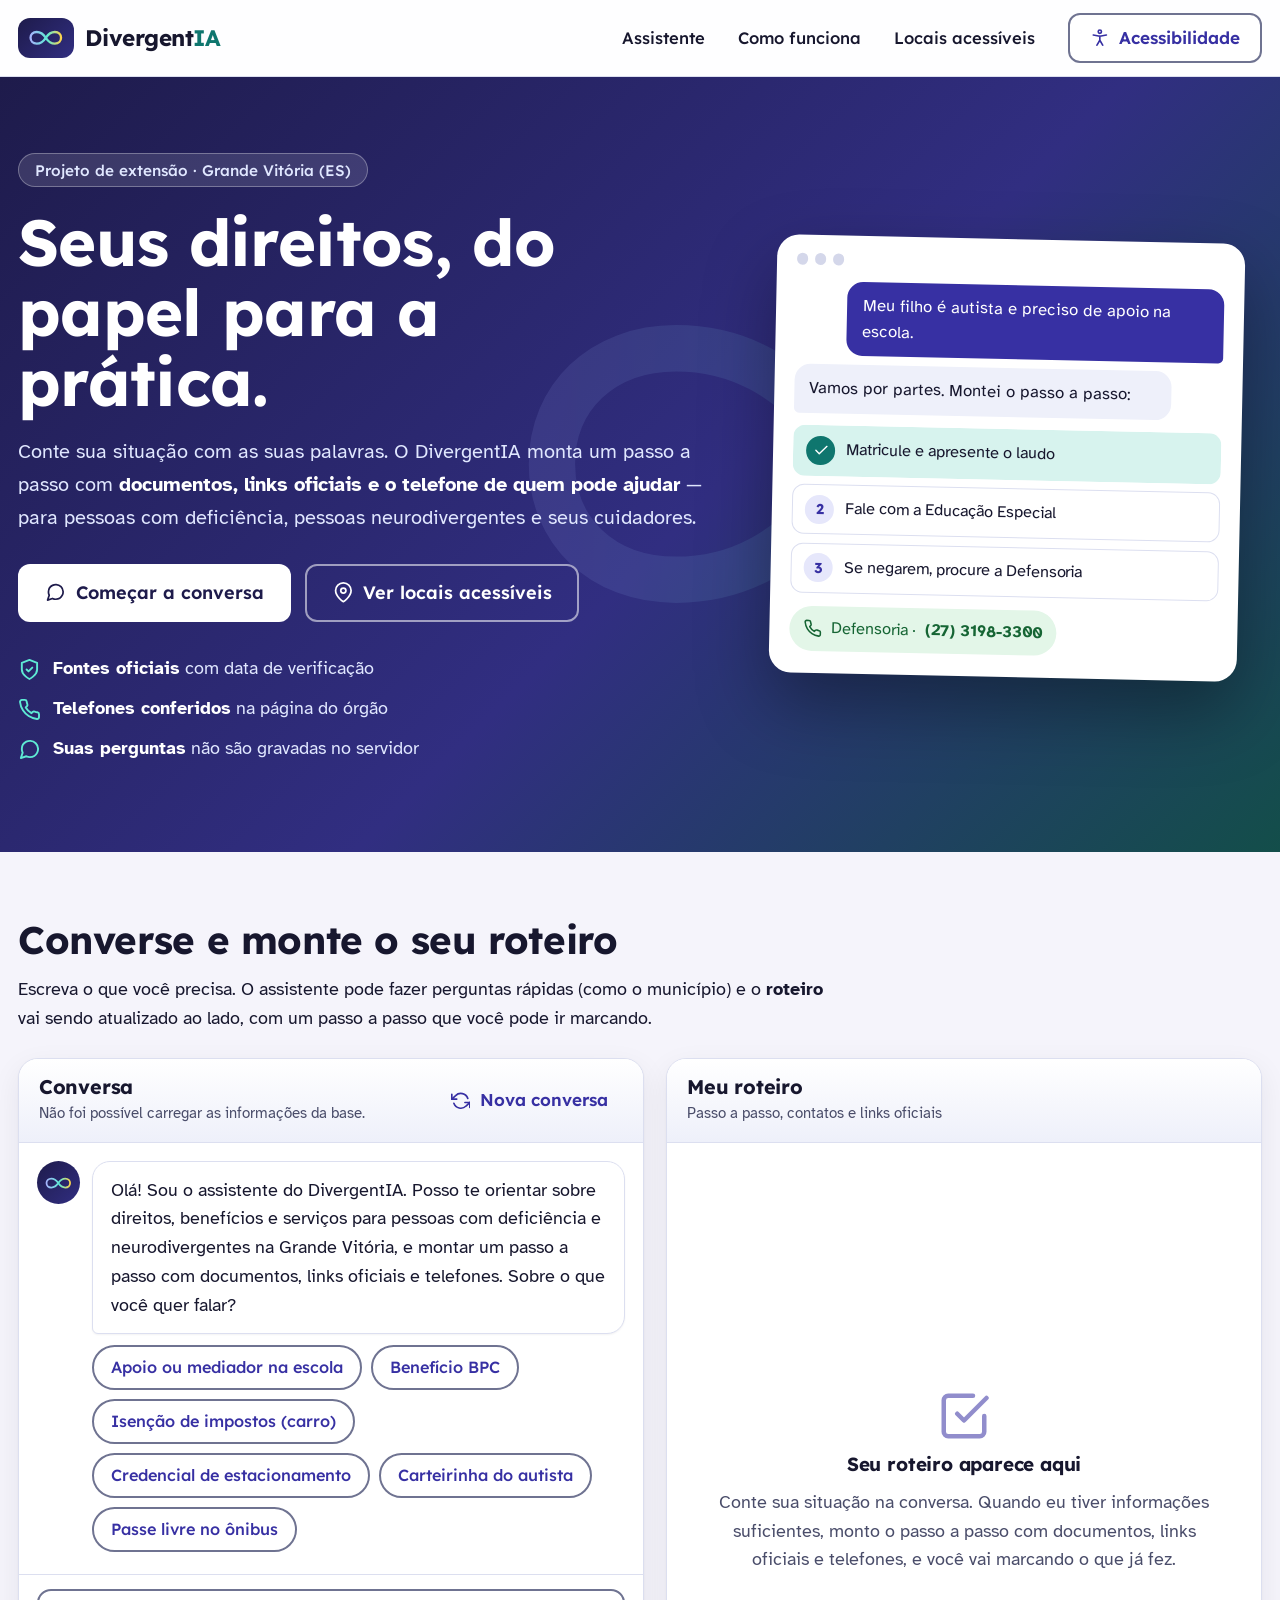
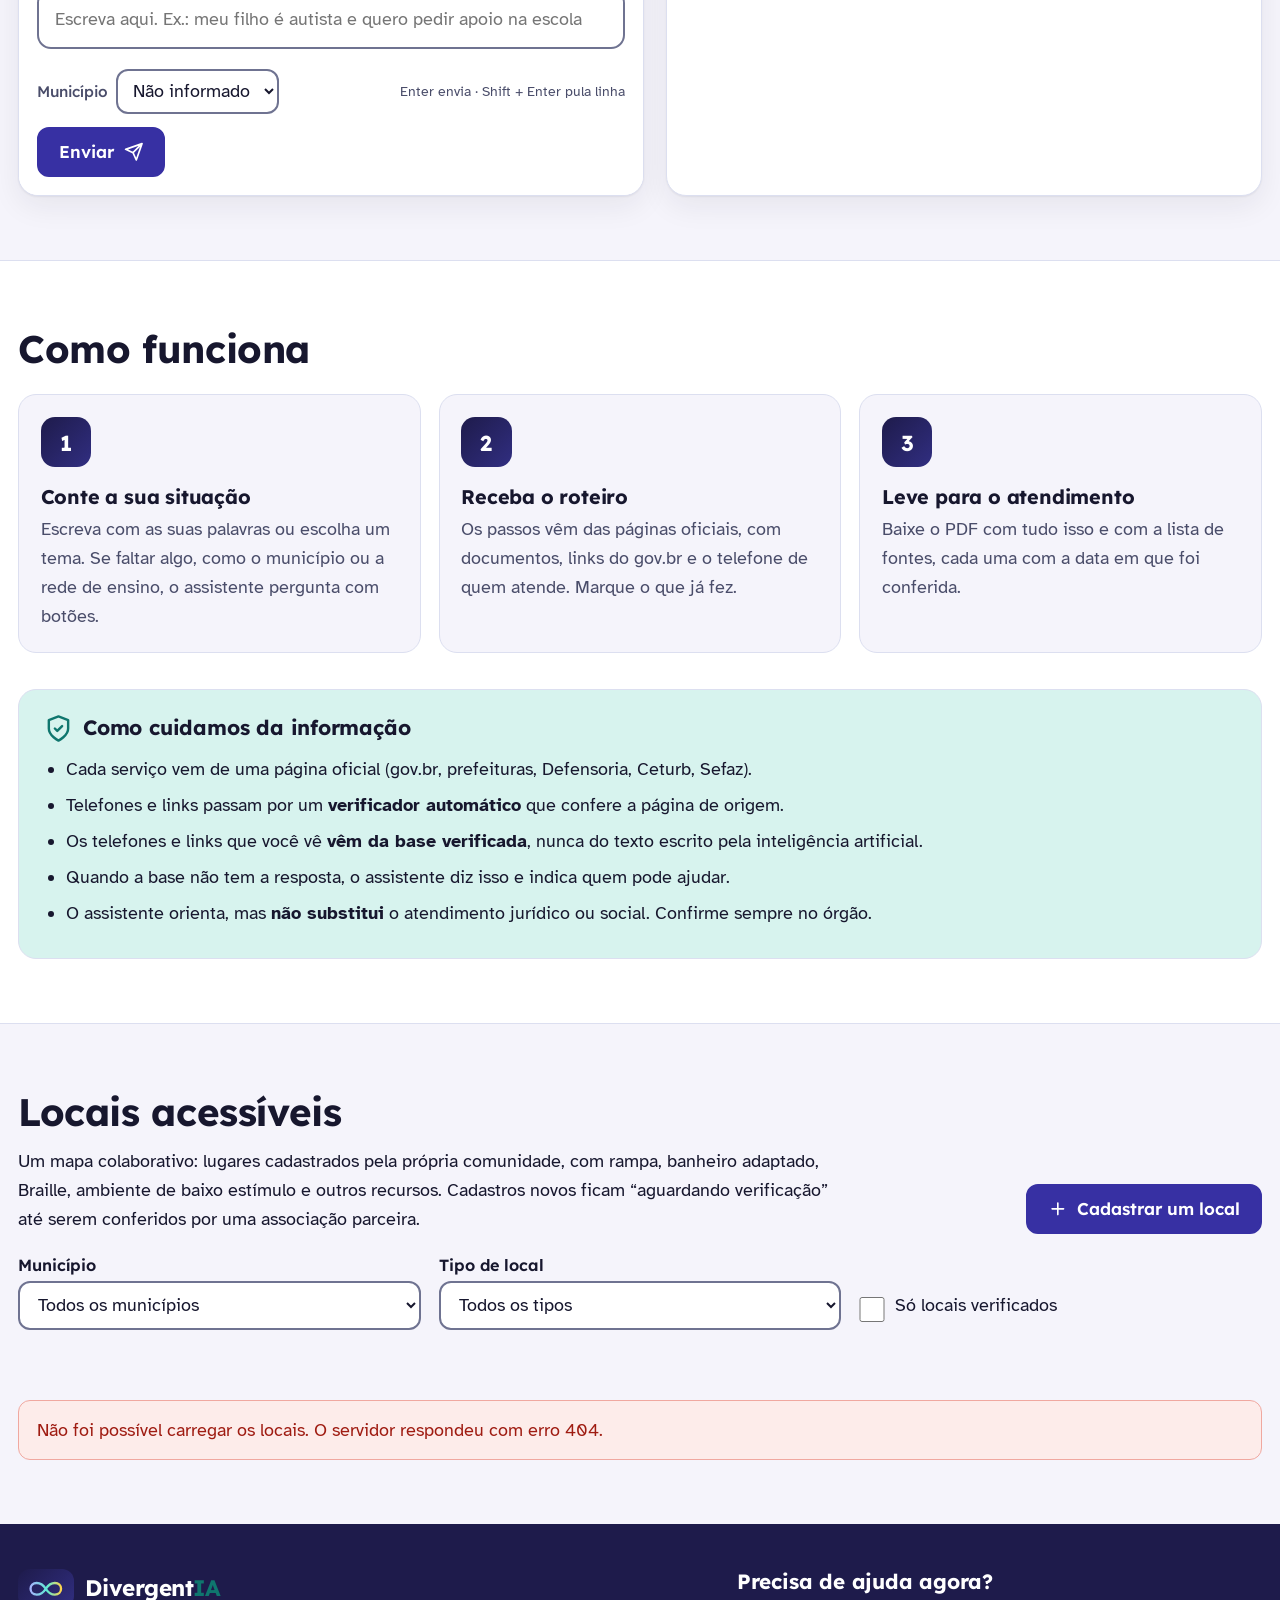
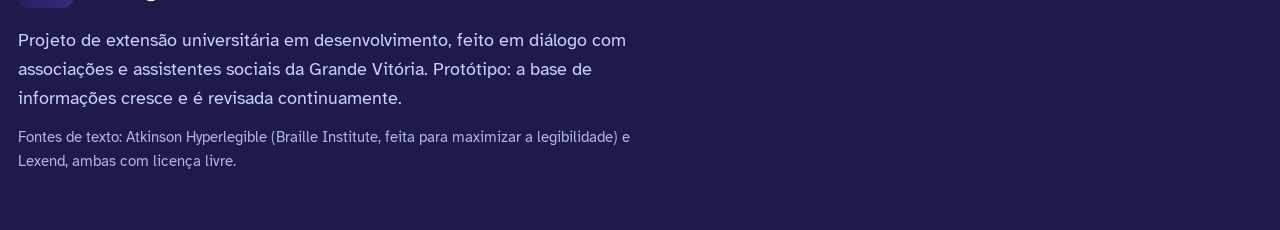
==== frontend/index.html @ ce621ba6 "Adiciona frontend acessível e amplia base de conhecimento do chat - Frontend web acessível (chat + p" ====
<!DOCTYPE html>
<html lang="pt-BR">
<head>
  <meta charset="utf-8">
  <meta name="viewport" content="width=device-width, initial-scale=1">
  <title>DivergentIA – seus direitos, do papel para a prática</title>
  <meta name="description" content="Assistente que monta um passo a passo com documentos, links oficiais e telefones para pessoas com deficiência, pessoas neurodivergentes e cuidadores na Grande Vitória (ES).">
  <meta name="theme-color" content="#1e1b4b">
  <link rel="icon" href="data:image/svg+xml,%3Csvg xmlns='http://www.w3.org/2000/svg' viewBox='0 0 48 24'%3E%3Crect width='48' height='24' rx='6' fill='%231e1b4b'/%3E%3Cpath d='M24 12C20 6 16 5 13 5 8.500 5 5.500 8 5.500 12S8.500 19 13 19C16 19 20 18 24 12 28 6 32 5 35 5 39.500 5 42.500 8 42.500 12S39.500 19 35 19C32 19 28 18 24 12Z' fill='none' stroke='%232dd4bf' stroke-width='2.600' stroke-linejoin='round'/%3E%3C/svg%3E">
  <link rel="preload" href="fonts/lexend-var.woff2" as="font" type="font/woff2" crossorigin>
  <link rel="preload" href="fonts/atkinson-400.woff2" as="font" type="font/woff2" crossorigin>
  <link rel="stylesheet" href="style.css">
  <script src="app.js" defer></script>
</head>
<body>
  <!-- Ícones (sprite): usados com <use href="#i-nome"> -->
  <svg width="0" height="0" style="position:absolute" aria-hidden="true" focusable="false">
    <defs>
      <linearGradient id="grad-infinito" x1="0" y1="0" x2="1" y2="0">
        <stop offset="0" stop-color="#a5b4fc"/><stop offset="0.55" stop-color="#5eead4"/><stop offset="1" stop-color="#fcd34d"/>
      </linearGradient>
    </defs>
    <symbol id="i-infinito" viewBox="0 0 48 24"><path d="M24 12C20 6 16 5 13 5 8.5 5 5.5 8 5.5 12S8.5 19 13 19C16 19 20 18 24 12 28 6 32 5 35 5 39.5 5 42.5 8 42.5 12S39.5 19 35 19C32 19 28 18 24 12Z" fill="none" stroke="url(#grad-infinito)" stroke-width="2.8" stroke-linejoin="round" stroke-linecap="round"/></symbol>
    <symbol id="i-fone" viewBox="0 0 24 24"><path d="M22 16.92v3a2 2 0 0 1-2.18 2 19.79 19.79 0 0 1-8.63-3.07 19.5 19.5 0 0 1-6-6 19.79 19.79 0 0 1-3.07-8.67A2 2 0 0 1 4.11 2h3a2 2 0 0 1 2 1.72 12.84 12.84 0 0 0 .7 2.81 2 2 0 0 1-.45 2.11L8.09 9.91a16 16 0 0 0 6 6l1.27-1.27a2 2 0 0 1 2.11-.45 12.84 12.84 0 0 0 2.81.7A2 2 0 0 1 22 16.92z"/></symbol>
    <symbol id="i-externo" viewBox="0 0 24 24"><path d="M18 13v6a2 2 0 0 1-2 2H5a2 2 0 0 1-2-2V8a2 2 0 0 1 2-2h6M15 3h6v6M10 14 21 3"/></symbol>
    <symbol id="i-arquivo" viewBox="0 0 24 24"><path d="M14 2H6a2 2 0 0 0-2 2v16a2 2 0 0 0 2 2h12a2 2 0 0 0 2-2V8zM14 2v6h6M16 13H8M16 17H8M10 9H8"/></symbol>
    <symbol id="i-pino" viewBox="0 0 24 24"><path d="M21 10c0 7-9 13-9 13S3 17 3 10a9 9 0 0 1 18 0z"/><circle cx="12" cy="10" r="3"/></symbol>
    <symbol id="i-chat" viewBox="0 0 24 24"><path d="M21 11.5a8.38 8.38 0 0 1-.9 3.8 8.5 8.5 0 0 1-7.6 4.7 8.38 8.38 0 0 1-3.8-.9L3 21l1.9-5.7a8.38 8.38 0 0 1-.9-3.8 8.5 8.5 0 0 1 4.7-7.6 8.38 8.38 0 0 1 3.8-.9h.5a8.48 8.48 0 0 1 8 8v.5z"/></symbol>
    <symbol id="i-escudo" viewBox="0 0 24 24"><path d="M12 22s8-4 8-10V5l-8-3-8 3v7c0 6 8 10 8 10z"/><path d="m9 12 2 2 4-4"/></symbol>
    <symbol id="i-enviar" viewBox="0 0 24 24"><path d="M22 2 11 13M22 2l-7 20-4-9-9-4 20-7z"/></symbol>
    <symbol id="i-ok" viewBox="0 0 24 24"><path d="M20 6 9 17l-5-5"/></symbol>
    <symbol id="i-alerta" viewBox="0 0 24 24"><path d="M10.29 3.86 1.82 18a2 2 0 0 0 1.71 3h16.94a2 2 0 0 0 1.71-3L13.71 3.86a2 2 0 0 0-3.42 0zM12 9v4M12 17h.01"/></symbol>
    <symbol id="i-info" viewBox="0 0 24 24"><circle cx="12" cy="12" r="10"/><path d="M12 16v-4M12 8h.01"/></symbol>
    <symbol id="i-relogio" viewBox="0 0 24 24"><circle cx="12" cy="12" r="10"/><path d="M12 6v6l4 2"/></symbol>
    <symbol id="i-email" viewBox="0 0 24 24"><path d="M4 4h16a2 2 0 0 1 2 2v12a2 2 0 0 1-2 2H4a2 2 0 0 1-2-2V6a2 2 0 0 1 2-2zM22 6l-10 7L2 6"/></symbol>
    <symbol id="i-globo" viewBox="0 0 24 24"><circle cx="12" cy="12" r="10"/><path d="M2 12h20M12 2a15.3 15.3 0 0 1 4 10 15.3 15.3 0 0 1-4 10 15.3 15.3 0 0 1-4-10 15.3 15.3 0 0 1 4-10z"/></symbol>
    <symbol id="i-seta-baixo" viewBox="0 0 24 24"><path d="m6 9 6 6 6-6"/></symbol>
    <symbol id="i-fechar" viewBox="0 0 24 24"><path d="M18 6 6 18M6 6l12 12"/></symbol>
    <symbol id="i-mais" viewBox="0 0 24 24"><path d="M12 5v14M5 12h14"/></symbol>
    <symbol id="i-recomecar" viewBox="0 0 24 24"><path d="M1 4v6h6M23 20v-6h-6"/><path d="M20.49 9A9 9 0 0 0 5.64 5.64L1 10m22 4-4.64 4.36A9 9 0 0 1 3.51 15"/></symbol>
    <symbol id="i-livro" viewBox="0 0 24 24"><path d="M2 3h6a4 4 0 0 1 4 4v14a3 3 0 0 0-3-3H2zM22 3h-6a4 4 0 0 0-4 4v14a3 3 0 0 1 3-3h7z"/></symbol>
    <symbol id="i-balanca" viewBox="0 0 24 24"><path d="M12 3v18M6 7h12M6 7l-3 7a3 3 0 0 0 6 0zM18 7l-3 7a3 3 0 0 0 6 0zM8 21h8"/></symbol>
    <symbol id="i-lista" viewBox="0 0 24 24"><path d="m9 11 3 3L22 4"/><path d="M21 12v7a2 2 0 0 1-2 2H5a2 2 0 0 1-2-2V5a2 2 0 0 1 2-2h11"/></symbol>
    <symbol id="i-acesso" viewBox="0 0 24 24"><circle cx="12" cy="4.5" r="2"/><path d="m4 8.5 8 1.5 8-1.5M12 10v5M8.5 21l3.5-6 3.5 6"/></symbol>
    <symbol id="i-ajuda" viewBox="0 0 24 24"><circle cx="12" cy="12" r="10"/><path d="M9.09 9a3 3 0 0 1 5.83 1c0 2-3 3-3 3M12 17h.01"/></symbol>
    <symbol id="i-imprimir" viewBox="0 0 24 24"><path d="M6 9V2h12v7M6 18H4a2 2 0 0 1-2-2v-5a2 2 0 0 1 2-2h16a2 2 0 0 1 2 2v5a2 2 0 0 1-2 2h-2M6 14h12v8H6z"/></symbol>
  </svg>

  <a class="pular" href="#assistente">Pular para o assistente</a>

  <header class="topo" id="topo">
    <div class="container topo__linha">
      <a class="logo" href="#topo" aria-label="DivergentIA, início">
        <span class="logo__marca" aria-hidden="true"><svg class="logo__icone"><use href="#i-infinito"/></svg></span>
        <span class="logo__nome">Divergent<span>IA</span></span>
      </a>
      <nav class="topo__nav" aria-label="Seções da página">
        <a href="#assistente">Assistente</a>
        <a href="#como-funciona">Como funciona</a>
        <a href="#locais">Locais acessíveis</a>
      </nav>
      <div class="a11y">
        <button type="button" id="btn-a11y" class="btn btn--suave" aria-expanded="false" aria-controls="menu-a11y">
          <svg class="icone" aria-hidden="true"><use href="#i-acesso"/></svg>
          <span>Acessibilidade</span>
        </button>
        <div id="menu-a11y" class="a11y__menu" role="group" aria-labelledby="titulo-a11y" hidden>
          <p id="titulo-a11y" class="a11y__titulo">Ajustes de leitura</p>
          <div class="a11y__linha">
            <span id="rotulo-tamanho">Tamanho do texto</span>
            <div class="a11y__tamanho">
              <button type="button" id="a11y-menos" class="btn btn--icone" aria-label="Diminuir o texto">A−</button>
              <output id="a11y-tamanho" for="a11y-menos a11y-mais" aria-live="polite">112%</output>
              <button type="button" id="a11y-mais" class="btn btn--icone" aria-label="Aumentar o texto">A+</button>
            </div>
          </div>
          <div class="a11y__linha"><span id="rot-contraste">Alto contraste</span><button type="button" class="chave" id="sw-contraste" role="switch" aria-checked="false" aria-labelledby="rot-contraste"><span></span></button></div>
          <div class="a11y__linha"><span id="rot-espaco">Mais espaço entre linhas e letras</span><button type="button" class="chave" id="sw-espaco" role="switch" aria-checked="false" aria-labelledby="rot-espaco"><span></span></button></div>
          <div class="a11y__linha"><span id="rot-calmo">Modo calmo <small>(sem animações e sem enfeites)</small></span><button type="button" class="chave" id="sw-calmo" role="switch" aria-checked="false" aria-labelledby="rot-calmo"><span></span></button></div>
          <button type="button" id="a11y-reset" class="btn btn--texto">Restaurar padrão</button>
        </div>
      </div>
    </div>
  </header>

  <main id="conteudo">
    <!-- ======================= HERO ======================= -->
    <section class="hero" aria-labelledby="titulo-hero">
      <div class="hero__fundo" aria-hidden="true"><svg class="hero__infinito"><use href="#i-infinito"/></svg></div>
      <div class="container hero__grade">
        <div class="hero__texto">
          <p class="etiqueta">Projeto de extensão · Grande Vitória (ES)</p>
          <h1 id="titulo-hero">Seus direitos, do papel para a prática.</h1>
          <p class="hero__lead">Conte sua situação com as suas palavras. O DivergentIA monta um passo a passo com <strong>documentos, links oficiais e o telefone de quem pode ajudar</strong> — para pessoas com deficiência, pessoas neurodivergentes e seus cuidadores.</p>
          <div class="hero__acoes">
            <a class="btn btn--claro btn--grande" href="#assistente"><svg class="icone" aria-hidden="true"><use href="#i-chat"/></svg>Começar a conversa</a>
            <a class="btn btn--fantasma btn--grande" href="#locais"><svg class="icone" aria-hidden="true"><use href="#i-pino"/></svg>Ver locais acessíveis</a>
          </div>
          <ul class="hero__garantias">
            <li><svg class="icone" aria-hidden="true"><use href="#i-escudo"/></svg><span><strong>Fontes oficiais</strong> com data de verificação</span></li>
            <li><svg class="icone" aria-hidden="true"><use href="#i-fone"/></svg><span><strong>Telefones conferidos</strong> na página do órgão</span></li>
            <li><svg class="icone" aria-hidden="true"><use href="#i-chat"/></svg><span><strong>Suas perguntas</strong> não são gravadas no servidor</span></li>
          </ul>
        </div>
        <div class="hero__vitrine" aria-hidden="true">
          <div class="vitrine">
            <div class="vitrine__barra"><i></i><i></i><i></i></div>
            <div class="vitrine__balao vitrine__balao--eu">Meu filho é autista e preciso de apoio na escola.</div>
            <div class="vitrine__balao vitrine__balao--bot">Vamos por partes. Montei o passo a passo:</div>
            <div class="vitrine__lista">
              <div class="vitrine__item vitrine__item--feito"><b><svg class="icone"><use href="#i-ok"/></svg></b>Matricule e apresente o laudo</div>
              <div class="vitrine__item"><b>2</b>Fale com a Educação Especial</div>
              <div class="vitrine__item"><b>3</b>Se negarem, procure a Defensoria</div>
            </div>
            <div class="vitrine__contato"><svg class="icone"><use href="#i-fone"/></svg>Defensoria · <strong>(27) 3198-3300</strong></div>
          </div>
        </div>
      </div>
    </section>

    <!-- ======================= ASSISTENTE ======================= -->
    <section id="assistente" class="app" aria-labelledby="titulo-assistente">
      <div class="container">
        <div class="app__cabeca">
          <h2 id="titulo-assistente">Converse e monte o seu roteiro</h2>
          <p>Escreva o que você precisa. O assistente pode fazer perguntas rápidas (como o município) e o <strong>roteiro</strong> vai sendo atualizado ao lado, com um passo a passo que você pode ir marcando.</p>
        </div>

        <div class="alternar" role="group" aria-label="O que ver">
          <button type="button" id="ver-conversa" class="btn btn--suave" aria-pressed="true"><svg class="icone" aria-hidden="true"><use href="#i-chat"/></svg>Conversa</button>
          <button type="button" id="ver-roteiro" class="btn btn--suave" aria-pressed="false"><svg class="icone" aria-hidden="true"><use href="#i-lista"/></svg>Meu roteiro<span id="selo-roteiro" class="selo-novo" hidden>novo</span></button>
        </div>

        <div class="app__grade">
          <!-- ---------- CONVERSA ---------- -->
          <section id="painel-conversa" class="painel painel--conversa" aria-labelledby="titulo-conversa">
            <header class="painel__cabeca">
              <div>
                <h3 id="titulo-conversa">Conversa</h3>
                <p id="info-base" class="painel__sub">Carregando informações da base…</p>
              </div>
              <button type="button" id="btn-nova" class="btn btn--texto"><svg class="icone" aria-hidden="true"><use href="#i-recomecar"/></svg><span>Nova conversa</span></button>
            </header>

            <div id="conversa" class="conversa" role="log" aria-live="polite" aria-relevant="additions" aria-label="Mensagens da conversa" tabindex="0"></div>

            <form id="form-chat" class="compositor" aria-label="Enviar mensagem">
              <label for="mensagem" class="sr-only">Sua mensagem</label>
              <textarea id="mensagem" name="mensagem" rows="1" maxlength="1500" placeholder="Escreva aqui. Ex.: meu filho é autista e quero pedir apoio na escola" aria-describedby="dica-envio" enterkeyhint="send"></textarea>
              <div class="compositor__barra">
                <div class="compositor__municipio">
                  <label for="municipio">Município</label>
                  <select id="municipio" name="municipio">
                    <option value="">Não informado</option>
                    <option value="Vitória">Vitória</option>
                    <option value="Serra">Serra</option>
                    <option value="Vila Velha">Vila Velha</option>
                  </select>
                </div>
                <p id="dica-envio" class="compositor__dica">Enter envia · Shift + Enter pula linha</p>
                <button type="submit" id="btn-enviar" class="btn btn--primario"><span>Enviar</span><svg class="icone" aria-hidden="true"><use href="#i-enviar"/></svg></button>
              </div>
            </form>
          </section>

          <!-- ---------- ROTEIRO ---------- -->
          <section id="painel-roteiro" class="painel painel--roteiro" aria-labelledby="titulo-roteiro" tabindex="-1">
            <header class="painel__cabeca">
              <div>
                <h3 id="titulo-roteiro">Meu roteiro</h3>
                <p class="painel__sub">Passo a passo, contatos e links oficiais</p>
              </div>
              <div class="painel__acoes">
                <button type="button" id="btn-imprimir" class="btn btn--texto" hidden><svg class="icone" aria-hidden="true"><use href="#i-imprimir"/></svg><span>Imprimir</span></button>
                <button type="button" id="btn-pdf" class="btn btn--primario" hidden aria-disabled="false"><svg class="icone" aria-hidden="true"><use href="#i-arquivo"/></svg><span>Baixar PDF</span></button>
              </div>
            </header>
            <p id="status-pdf" class="status" role="status" aria-live="polite"></p>
            <div id="roteiro" class="roteiro"></div>
          </section>
        </div>
        <p id="anuncios" class="sr-only" role="status" aria-live="polite"></p>
      </div>
    </section>

    <!-- ======================= COMO FUNCIONA ======================= -->
    <section id="como-funciona" class="secao secao--clara" aria-labelledby="titulo-como">
      <div class="container">
        <h2 id="titulo-como">Como funciona</h2>
        <ol class="passos-home">
          <li><span class="passos-home__num" aria-hidden="true">1</span><div><h3>Conte a sua situação</h3><p>Escreva com as suas palavras ou escolha um tema. Se faltar algo, como o município ou a rede de ensino, o assistente pergunta com botões.</p></div></li>
          <li><span class="passos-home__num" aria-hidden="true">2</span><div><h3>Receba o roteiro</h3><p>Os passos vêm das páginas oficiais, com documentos, links do gov.br e o telefone de quem atende. Marque o que já fez.</p></div></li>
          <li><span class="passos-home__num" aria-hidden="true">3</span><div><h3>Leve para o atendimento</h3><p>Baixe o PDF com tudo isso e com a lista de fontes, cada uma com a data em que foi conferida.</p></div></li>
        </ol>
        <div class="confianca">
          <h3><svg class="icone" aria-hidden="true"><use href="#i-escudo"/></svg>Como cuidamos da informação</h3>
          <ul>
            <li>Cada serviço vem de uma página oficial (gov.br, prefeituras, Defensoria, Ceturb, Sefaz).</li>
            <li>Telefones e links passam por um <strong>verificador automático</strong> que confere a página de origem.</li>
            <li>Os telefones e links que você vê <strong>vêm da base verificada</strong>, nunca do texto escrito pela inteligência artificial.</li>
            <li>Quando a base não tem a resposta, o assistente diz isso e indica quem pode ajudar.</li>
            <li>O assistente orienta, mas <strong>não substitui</strong> o atendimento jurídico ou social. Confirme sempre no órgão.</li>
          </ul>
        </div>
      </div>
    </section>

    <!-- ======================= LOCAIS ======================= -->
    <section id="locais" class="secao" aria-labelledby="titulo-locais">
      <div class="container">
        <div class="secao__cabeca">
          <div>
            <h2 id="titulo-locais">Locais acessíveis</h2>
            <p>Um mapa colaborativo: lugares cadastrados pela própria comunidade, com rampa, banheiro adaptado, Braille, ambiente de baixo estímulo e outros recursos. Cadastros novos ficam “aguardando verificação” até serem conferidos por uma associação parceira.</p>
          </div>
          <button type="button" id="btn-cadastrar" class="btn btn--primario"><svg class="icone" aria-hidden="true"><use href="#i-mais"/></svg>Cadastrar um local</button>
        </div>

        <form id="filtros-locais" class="filtros" aria-label="Filtrar locais">
          <div class="campo"><label for="f-municipio">Município</label><select id="f-municipio"></select></div>
          <div class="campo"><label for="f-tipo">Tipo de local</label><select id="f-tipo"></select></div>
          <div class="check check--filtro"><input type="checkbox" id="f-verificados"><label for="f-verificados">Só locais verificados</label></div>
        </form>
        <p id="status-locais" class="status" role="status" aria-live="polite"></p>
        <ul id="lista-locais" class="cards" aria-label="Lista de locais acessíveis"></ul>
      </div>
    </section>
  </main>

  <footer class="rodape">
    <div class="container rodape__grade">
      <div>
        <a class="logo logo--rodape" href="#topo" aria-label="DivergentIA, início">
          <span class="logo__marca" aria-hidden="true"><svg class="logo__icone"><use href="#i-infinito"/></svg></span>
          <span class="logo__nome">Divergent<span>IA</span></span>
        </a>
        <p>Projeto de extensão universitária em desenvolvimento, feito em diálogo com associações e assistentes sociais da Grande Vitória. Protótipo: a base de informações cresce e é revisada continuamente.</p>
        <p class="rodape__peq">Fontes de texto: Atkinson Hyperlegible (Braille Institute, feita para maximizar a legibilidade) e Lexend, ambas com licença livre.</p>
      </div>
      <div id="ajuda-imediata" class="rodape__ajuda" aria-labelledby="titulo-ajuda">
        <h2 id="titulo-ajuda">Precisa de ajuda agora?</h2>
        <ul id="lista-ajuda"></ul>
      </div>
    </div>
  </footer>

  <!-- Contato em detalhe -->
  <dialog id="dlg-contato" class="dialogo" aria-labelledby="dlg-contato-titulo">
    <div class="dialogo__cabeca"><h2 id="dlg-contato-titulo">Contato</h2><button type="button" class="btn btn--icone" data-fechar aria-label="Fechar"><svg class="icone" aria-hidden="true"><use href="#i-fechar"/></svg></button></div>
    <div id="dlg-contato-corpo" class="dialogo__corpo"></div>
  </dialog>

  <!-- Cadastro de local -->
  <dialog id="dlg-local" class="dialogo" aria-labelledby="dlg-local-titulo">
    <div class="dialogo__cabeca"><h2 id="dlg-local-titulo">Cadastrar um local acessível</h2><button type="button" class="btn btn--icone" data-fechar aria-label="Fechar"><svg class="icone" aria-hidden="true"><use href="#i-fechar"/></svg></button></div>
    <form id="form-local" class="dialogo__corpo">
      <div class="campo"><label for="l-nome">Nome do local</label><input type="text" id="l-nome" name="nome" required maxlength="120" autocomplete="off"></div>
      <div class="campo"><label for="l-endereco">Endereço</label><input type="text" id="l-endereco" name="endereco" required maxlength="200" autocomplete="off"></div>
      <div class="linha">
        <div class="campo"><label for="l-municipio">Município</label><select id="l-municipio" name="municipio" required></select></div>
        <div class="campo"><label for="l-tipo">Tipo de local</label><select id="l-tipo" name="tipo" required></select></div>
      </div>
      <fieldset id="l-recursos"><legend>Recursos de acessibilidade que você encontrou</legend></fieldset>
      <div class="campo"><label for="l-obs">Observações (opcional)</label><p class="dica" id="dica-obs">Por exemplo: “rampa na entrada lateral” ou “ambiente silencioso pela manhã”.</p><textarea id="l-obs" name="observacoes" rows="3" maxlength="500" aria-describedby="dica-obs"></textarea></div>
      <div class="campo"><label for="l-quem">Seu nome ou associação (opcional)</label><input type="text" id="l-quem" name="reportado_por" maxlength="120" autocomplete="off"></div>
      <div class="dialogo__rodape">
        <button type="button" class="btn btn--suave" data-fechar>Cancelar</button>
        <button type="submit" id="btn-salvar-local" class="btn btn--primario">Cadastrar local</button>
      </div>
      <p id="status-cadastro" class="status" role="status" aria-live="polite"></p>
    </form>
  </dialog>

  <noscript><p class="sem-js">O DivergentIA precisa de JavaScript para funcionar. Ative o JavaScript no navegador e recarregue a página.</p></noscript>
</body>
</html>
---- frontend/style.css ----
/* DivergentIA – estilos.
   Princípios: contraste alto (>= 4,5:1 no texto, >= 3:1 nos controles), alvos de toque >= 44 px, foco sempre visível,
   e visual calmo. Nada depende só de cor: estados sempre têm ícone ou texto. */

@font-face { font-family: "Atkinson Hyperlegible"; src: url("fonts/atkinson-400.woff2") format("woff2"); font-weight: 400; font-style: normal; font-display: swap; }
@font-face { font-family: "Atkinson Hyperlegible"; src: url("fonts/atkinson-700.woff2") format("woff2"); font-weight: 700; font-style: normal; font-display: swap; }
@font-face { font-family: "Lexend"; src: url("fonts/lexend-var.woff2") format("woff2"); font-weight: 100 900; font-style: normal; font-display: swap; }

:root {
  --bg: #f5f4fb;
  --superficie: #ffffff;
  --superficie-2: #eef0fa;
  --texto: #17172e;
  --texto-suave: #4a4d6a;
  --borda: #dcdff0;
  --borda-forte: #6f7391;
  --primaria: #3730a3;
  --primaria-2: #2e2785;
  --primaria-suave: #e6e7fb;
  --sobre-primaria: #ffffff;
  --acento: #0f766e;
  --acento-suave: #d7f3ee;
  --aviso: #92400e;
  --aviso-fundo: #fff4dc;
  --aviso-borda: #e9b44c;
  --ok: #166534;
  --ok-fundo: #e3f6e8;
  --ok-borda: #7fd39a;
  --erro: #9f1c12;
  --erro-fundo: #fdecea;
  --erro-borda: #f0a8a0;
  --foco: #1d4ed8;
  --foco-escuro: #ffd166;
  --hero-1: #1e1b4b;
  --hero-2: #312e81;
  --hero-3: #134e4a;
  --raio: 16px;
  --raio-p: 10px;
  --sombra: 0 1px 2px rgba(23, 23, 46, .06), 0 10px 30px rgba(23, 23, 46, .07);
  --fonte-corpo: "Atkinson Hyperlegible", system-ui, -apple-system, "Segoe UI", Roboto, Arial, sans-serif;
  --fonte-titulo: "Lexend", var(--fonte-corpo);
}

/* ---------- Modos escolhidos no menu de acessibilidade ---------- */
html[data-contraste="alto"] {
  --bg: #000; --superficie: #000; --superficie-2: #111; --texto: #fff; --texto-suave: #fff;
  --borda: #fff; --borda-forte: #fff; --primaria: #ffe45c; --primaria-2: #fff3a8; --primaria-suave: #1a1a00;
  --sobre-primaria: #000; --acento: #5eead4; --acento-suave: #062b28;
  --aviso: #fff; --aviso-fundo: #000; --aviso-borda: #ffe45c;
  --ok: #fff; --ok-fundo: #000; --ok-borda: #7cfc98;
  --erro: #fff; --erro-fundo: #000; --erro-borda: #ff8a80;
  --foco: #00e5ff; --foco-escuro: #00e5ff;
  --hero-1: #000; --hero-2: #000; --hero-3: #000;
  --sombra: none;
}
html[data-espaco="1"] body { line-height: 1.95; letter-spacing: .025em; word-spacing: .1em; }
html[data-espaco="1"] p, html[data-espaco="1"] li { margin-bottom: .85em; }

*, *::before, *::after { box-sizing: border-box; }
[hidden] { display: none !important; }
html { font-size: 112.5%; scroll-behavior: smooth; scroll-padding-top: 5rem; }
body {
  margin: 0; background: var(--bg); color: var(--texto);
  font-family: var(--fonte-corpo); line-height: 1.6; -webkit-font-smoothing: antialiased;
}
h1, h2, h3, h4 { font-family: var(--fonte-titulo); line-height: 1.25; margin: 0; letter-spacing: -.01em; }
p { margin: 0 0 .75em; }
a { color: var(--primaria); text-underline-offset: .18em; }
a:hover { color: var(--primaria-2); }
.container { width: min(100% - 2rem, 76rem); margin-inline: auto; }
.icone { width: 1.15em; height: 1.15em; flex: none; fill: none; stroke: currentColor; stroke-width: 2; stroke-linecap: round; stroke-linejoin: round; }
.sr-only { position: absolute; width: 1px; height: 1px; margin: -1px; padding: 0; overflow: hidden; clip: rect(0 0 0 0); white-space: nowrap; border: 0; }

:focus-visible { outline: 3px solid var(--foco); outline-offset: 3px; border-radius: 6px; }
.hero :focus-visible, .rodape :focus-visible { outline-color: var(--foco-escuro); }
#painel-roteiro:focus, #conteudo:focus { outline: none; }

.pular { position: absolute; left: -999px; top: 0; z-index: 200; background: var(--primaria); color: var(--sobre-primaria); padding: .8rem 1.1rem; border-radius: 0 0 var(--raio-p) 0; font-family: var(--fonte-titulo); }
.pular:focus { left: 0; }

/* ---------- Botões ---------- */
.btn {
  display: inline-flex; align-items: center; justify-content: center; gap: .55rem;
  min-height: 2.75rem; padding: .55rem 1.1rem; border-radius: 12px; border: 2px solid transparent;
  font: 600 .95rem/1.2 var(--fonte-titulo); text-decoration: none; cursor: pointer;
  transition: background-color .15s, border-color .15s, transform .15s, box-shadow .15s;
}
.btn--primario { background: var(--primaria); color: var(--sobre-primaria); border-color: var(--primaria); }
.btn--primario:hover { background: var(--primaria-2); border-color: var(--primaria-2); color: var(--sobre-primaria); }
.btn--suave { background: var(--superficie); color: var(--primaria); border-color: var(--borda-forte); }
.btn--suave:hover { background: var(--primaria-suave); }
.btn--suave[aria-pressed="true"] { background: var(--primaria); color: var(--sobre-primaria); border-color: var(--primaria); }
.btn--texto { background: transparent; color: var(--primaria); border-color: transparent; padding-inline: .7rem; }
.btn--texto:hover { background: var(--primaria-suave); }
.btn--icone { min-width: 2.75rem; padding: .4rem; background: var(--superficie); color: var(--primaria); border-color: var(--borda-forte); }
.btn--icone:hover { background: var(--primaria-suave); }
.btn--grande { min-height: 3.25rem; padding-inline: 1.4rem; font-size: 1rem; }
.btn--claro { background: #fff; color: #1e1b4b; }
.btn--claro:hover { background: #e0e7ff; color: #1e1b4b; }
.btn--fantasma { background: transparent; color: #fff; border-color: rgba(255, 255, 255, .55); }
.btn--fantasma:hover { background: rgba(255, 255, 255, .12); color: #fff; }
.btn[aria-disabled="true"] { opacity: .55; cursor: not-allowed; }
.btn:active:not([aria-disabled="true"]) { transform: translateY(1px); }

/* ---------- Topo ---------- */
.topo { position: sticky; top: 0; z-index: 50; background: rgba(255, 255, 255, .88); backdrop-filter: saturate(1.4) blur(10px); border-bottom: 1px solid var(--borda); }
.topo__linha { display: flex; align-items: center; gap: 1rem; min-height: 4.2rem; }
.logo { display: inline-flex; align-items: center; gap: .65rem; text-decoration: none; color: var(--texto); }
.logo__marca { display: grid; place-items: center; width: 3.1rem; height: 2.2rem; border-radius: 12px; background: linear-gradient(135deg, var(--hero-1), var(--hero-2)); }
.logo__icone { width: 2.2rem; height: 1.2rem; }
.logo__nome { font: 700 1.25rem/1 var(--fonte-titulo); letter-spacing: -.02em; }
.logo__nome span { color: var(--acento); }
.topo__nav { display: flex; gap: .25rem; margin-left: auto; }
.topo__nav a { padding: .55rem .8rem; border-radius: 10px; text-decoration: none; color: var(--texto); font: 500 .92rem var(--fonte-titulo); }
.topo__nav a:hover { background: var(--primaria-suave); color: var(--primaria); }
.a11y { position: relative; }
.a11y__menu {
  position: absolute; right: 0; top: calc(100% + .6rem); z-index: 60; width: min(92vw, 22rem);
  background: var(--superficie); border: 1px solid var(--borda-forte); border-radius: var(--raio); box-shadow: 0 20px 50px rgba(23, 23, 46, .25); padding: 1rem;
}
.a11y__titulo { font: 700 1rem var(--fonte-titulo); margin-bottom: .6rem; }
.a11y__linha { display: flex; align-items: center; justify-content: space-between; gap: 1rem; padding: .55rem 0; border-top: 1px solid var(--borda); }
.a11y__linha small { color: var(--texto-suave); }
.a11y__tamanho { display: flex; align-items: center; gap: .4rem; }
.a11y__tamanho output { min-width: 3.2rem; text-align: center; font-weight: 700; }
.chave { position: relative; flex: none; width: 3.2rem; height: 1.9rem; border-radius: 999px; border: 2px solid var(--borda-forte); background: var(--superficie-2); cursor: pointer; padding: 0; }
.chave span { position: absolute; top: 50%; left: .2rem; width: 1.15rem; height: 1.15rem; border-radius: 50%; background: var(--borda-forte); transform: translateY(-50%); transition: left .15s; }
.chave[aria-checked="true"] { background: var(--primaria); border-color: var(--primaria); }
.chave[aria-checked="true"] span { left: 1.5rem; background: var(--sobre-primaria); }

/* ---------- Hero ---------- */
.hero { position: relative; overflow: hidden; color: #fff; padding: clamp(2.5rem, 6vw, 5rem) 0 clamp(3rem, 7vw, 5.5rem); background: linear-gradient(135deg, var(--hero-1) 0%, var(--hero-2) 55%, var(--hero-3) 100%); }
.hero__fundo { position: absolute; inset: 0; pointer-events: none; }
.hero__infinito { position: absolute; right: 2%; top: 50%; width: min(62vw, 52rem); height: auto; aspect-ratio: 2 / 1; transform: translateY(-50%); opacity: .11; }
.hero__grade { position: relative; display: grid; gap: 2.5rem; align-items: center; }
.etiqueta { display: inline-block; margin-bottom: 1.1rem; padding: .35rem .9rem; border-radius: 999px; background: rgba(255, 255, 255, .12); border: 1px solid rgba(255, 255, 255, .3); font: 500 .85rem var(--fonte-titulo); color: #e0e7ff; }
.hero h1 { font-size: clamp(2.1rem, 5.2vw, 3.6rem); font-weight: 700; line-height: 1.08; margin-bottom: 1.1rem; }
.hero__lead { font-size: clamp(1.05rem, 1.6vw, 1.22rem); color: #e0e7ff; max-width: 40rem; margin-bottom: 1.6rem; }
.hero__lead strong { color: #fff; }
.hero__acoes { display: flex; flex-wrap: wrap; gap: .8rem; margin-bottom: 1.8rem; }
.hero__garantias { list-style: none; padding: 0; margin: 0; display: grid; gap: .65rem; }
.hero__garantias li { display: flex; align-items: flex-start; gap: .65rem; color: #e0e7ff; font-size: .98rem; }
.hero__garantias .icone { margin-top: .2rem; color: #5eead4; width: 1.3em; height: 1.3em; }
.hero__garantias strong { color: #fff; }

.vitrine { background: #fff; color: var(--texto); border-radius: 22px; padding: 1rem 1.1rem 1.2rem; box-shadow: 0 30px 70px rgba(0, 0, 0, .35); max-width: 26rem; margin-inline: auto; transform: rotate(1.2deg); }
.vitrine__barra { display: flex; gap: .35rem; margin-bottom: .9rem; }
.vitrine__barra i { width: .65rem; height: .65rem; border-radius: 50%; background: #d4d7ea; }
.vitrine__balao { max-width: 88%; padding: .6rem .85rem; border-radius: 16px; font-size: .92rem; margin-bottom: .5rem; }
.vitrine__balao--eu { margin-left: auto; background: var(--primaria); color: #fff; border-bottom-right-radius: 5px; }
.vitrine__balao--bot { background: var(--superficie-2); border-bottom-left-radius: 5px; }
.vitrine__lista { display: grid; gap: .45rem; margin: .7rem 0; }
.vitrine__item { display: flex; align-items: center; gap: .6rem; padding: .55rem .7rem; border: 1px solid var(--borda); border-radius: 12px; font-size: .9rem; }
.vitrine__item b { display: grid; place-items: center; flex: none; width: 1.6rem; height: 1.6rem; border-radius: 50%; background: var(--primaria-suave); color: var(--primaria); font: 700 .8rem var(--fonte-titulo); }
.vitrine__item--feito { background: var(--acento-suave); border-color: transparent; }
.vitrine__item--feito b { background: var(--acento); color: #fff; }
.vitrine__contato { display: flex; align-items: center; gap: .5rem; padding: .55rem .8rem; border-radius: 999px; background: var(--ok-fundo); color: var(--ok); font-size: .9rem; width: fit-content; }
@media (min-width: 900px) { .hero__grade { grid-template-columns: 1.15fr .85fr; } }

/* ---------- Assistente ---------- */
.app { padding: clamp(2.5rem, 5vw, 4rem) 0; }
.app__cabeca { max-width: 46rem; margin-bottom: 1.4rem; }
.app__cabeca h2, .secao h2 { font-size: clamp(1.6rem, 3vw, 2.2rem); margin-bottom: .6rem; }
.alternar { display: flex; gap: .6rem; margin-bottom: 1rem; }
.alternar .btn { flex: 1; }
.selo-novo { margin-left: .2rem; padding: .05rem .5rem; border-radius: 999px; background: var(--acento); color: #fff; font-size: .72rem; }
.app__grade { display: grid; gap: 1.25rem; }
.painel { display: flex; flex-direction: column; min-height: 26rem; height: min(80dvh, 46rem); background: var(--superficie); border: 1px solid var(--borda); border-radius: 20px; box-shadow: var(--sombra); overflow: hidden; }
.painel__cabeca { display: flex; align-items: center; justify-content: space-between; gap: .75rem; padding: .9rem 1.1rem; border-bottom: 1px solid var(--borda); background: linear-gradient(180deg, var(--superficie), var(--superficie-2)); }
.painel__cabeca h3 { font-size: 1.1rem; }
.painel__sub { margin: .1rem 0 0; font-size: .85rem; color: var(--texto-suave); }
.painel__acoes { display: flex; gap: .5rem; flex-wrap: wrap; justify-content: flex-end; }
@media (min-width: 1000px) {
  .alternar { display: none; }
  .app__grade { grid-template-columns: minmax(0, 1.05fr) minmax(0, 1fr); align-items: start; }
  .painel { height: min(82dvh, 52rem); }
  .painel--roteiro { position: sticky; top: 5.4rem; }
}

/* Conversa */
.conversa { flex: 1; overflow-y: auto; padding: 1rem; display: flex; flex-direction: column; gap: 1rem; scroll-behavior: smooth; }
.msg { display: flex; gap: .65rem; max-width: 100%; animation: entra .22s ease-out; }
@keyframes entra { from { opacity: 0; transform: translateY(6px); } to { opacity: 1; transform: none; } }
.msg__avatar { flex: none; display: grid; place-items: center; width: 2.4rem; height: 2.4rem; border-radius: 50%; background: linear-gradient(135deg, var(--hero-1), var(--hero-2)); }
.msg__avatar svg { width: 1.7rem; height: .9rem; }
.msg__corpo { min-width: 0; max-width: min(92%, 34rem); }
.msg__balao { padding: .75rem 1rem; border-radius: 18px 18px 18px 6px; background: var(--superficie); border: 1px solid var(--borda); box-shadow: 0 1px 2px rgba(23, 23, 46, .05); }
.msg__balao p:last-child { margin-bottom: 0; }
.msg--eu { flex-direction: row-reverse; }
.msg--eu .msg__corpo { max-width: min(86%, 30rem); }
.msg--eu .msg__balao { background: var(--primaria); color: var(--sobre-primaria); border-color: var(--primaria); border-radius: 18px 18px 6px 18px; white-space: pre-wrap; overflow-wrap: anywhere; }
.msg--erro .msg__balao { background: var(--erro-fundo); border-color: var(--erro-borda); color: var(--erro); }
.msg__extra { margin-top: .6rem; display: grid; gap: .6rem; }

.selo-cobertura { display: inline-flex; align-items: center; gap: .4rem; padding: .25rem .7rem; border-radius: 999px; border: 1.5px solid; font: 600 .8rem var(--fonte-titulo); }
.selo-cobertura--completa { background: var(--ok-fundo); border-color: var(--ok-borda); color: var(--ok); }
.selo-cobertura--parcial { background: var(--aviso-fundo); border-color: var(--aviso-borda); color: var(--aviso); }
.selo-cobertura--nenhuma { background: var(--superficie-2); border-color: var(--borda-forte); color: var(--texto); }

.pergunta { padding: .75rem .85rem; border-radius: 14px; background: var(--primaria-suave); border: 1px solid var(--borda); }
.pergunta__texto { font: 600 .95rem var(--fonte-titulo); margin-bottom: .55rem; }
.pergunta__opcoes, .sugestoes { display: flex; flex-wrap: wrap; gap: .5rem; }
.chip { min-height: 2.5rem; padding: .4rem .95rem; border-radius: 999px; border: 2px solid var(--primaria); background: var(--superficie); color: var(--primaria); font: 600 .9rem var(--fonte-titulo); cursor: pointer; transition: background-color .15s; text-align: left; }
.chip:hover:not(:disabled) { background: var(--primaria); color: var(--sobre-primaria); }
.chip:disabled { opacity: .5; cursor: default; }
.chip[aria-pressed="true"] { background: var(--primaria); color: var(--sobre-primaria); opacity: 1; }
.sugestoes .chip { border-color: var(--borda-forte); font-weight: 500; }

.cartao-roteiro { display: flex; align-items: center; gap: .7rem; width: 100%; padding: .7rem .9rem; border-radius: 14px; border: 2px solid var(--acento); background: var(--acento-suave); color: var(--texto); font: 500 .92rem var(--fonte-titulo); cursor: pointer; text-align: left; }
.cartao-roteiro:hover { background: var(--superficie); }
.cartao-roteiro .icone { color: var(--acento); width: 1.4em; height: 1.4em; }
.cartao-roteiro strong { display: block; }
.cartao-roteiro span { color: var(--texto-suave); font-weight: 400; font-size: .85rem; }

.digitando { display: flex; align-items: center; gap: .7rem; padding: .7rem 1rem; border-radius: 18px 18px 18px 6px; background: var(--superficie); border: 1px solid var(--borda); }
.digitando__pontos { display: inline-flex; gap: .25rem; }
.digitando__pontos i { width: .5rem; height: .5rem; border-radius: 50%; background: var(--primaria); opacity: .35; animation: pulsa 1.2s infinite; }
.digitando__pontos i:nth-child(2) { animation-delay: .2s; }
.digitando__pontos i:nth-child(3) { animation-delay: .4s; }
@keyframes pulsa { 0%, 80%, 100% { opacity: .3; transform: scale(.85); } 40% { opacity: 1; transform: scale(1.1); } }
.digitando__texto { font-size: .92rem; color: var(--texto-suave); }

/* Compositor */
.compositor { padding: .8rem 1rem 1rem; border-top: 1px solid var(--borda); background: var(--superficie); }
.compositor textarea { width: 100%; min-height: 3.1rem; max-height: 9rem; resize: none; padding: .75rem .9rem; border: 2px solid var(--borda-forte); border-radius: 14px; font: inherit; color: var(--texto); background: var(--superficie); }
.compositor__barra { display: flex; align-items: center; gap: .75rem; margin-top: .6rem; flex-wrap: wrap; }
.compositor__municipio { display: flex; align-items: center; gap: .45rem; }
.compositor__municipio label { font: 500 .85rem var(--fonte-titulo); color: var(--texto-suave); margin: 0; }
.compositor__municipio select { min-height: 2.5rem; padding: .3rem .6rem; }
.compositor__dica { margin: 0; margin-left: auto; font-size: .8rem; color: var(--texto-suave); }
@media (max-width: 560px) { .compositor__dica { display: none; } .compositor__barra { justify-content: space-between; } }

/* Roteiro */
.roteiro { flex: 1; overflow-y: auto; padding: 1rem 1.1rem 1.5rem; }
.roteiro__vazio { display: flex; flex-direction: column; align-items: center; justify-content: center; text-align: center; gap: .6rem; height: 100%; min-height: 18rem; padding: 2rem 1rem; color: var(--texto-suave); }
.roteiro__vazio p { max-width: 28rem; margin: 0; }
.roteiro__vazio .icone { width: 3rem; height: 3rem; color: var(--primaria); opacity: .55; }
.roteiro__vazio h4 { color: var(--texto); font-size: 1.05rem; }
.roteiro__titulo { font-size: 1.35rem; margin-bottom: .35rem; }
.roteiro__resumo { color: var(--texto-suave); }
.progresso { margin: .9rem 0 1.1rem; }
.progresso__texto { display: flex; justify-content: space-between; font: 500 .85rem var(--fonte-titulo); margin-bottom: .35rem; }
.progresso__trilho { height: .6rem; border-radius: 999px; background: var(--superficie-2); border: 1px solid var(--borda); overflow: hidden; }
.progresso__barra { height: 100%; width: 0; background: linear-gradient(90deg, var(--primaria), var(--acento)); transition: width .3s; }

.aviso, .atencao { display: flex; gap: .6rem; align-items: flex-start; padding: .65rem .85rem; border-radius: 12px; background: var(--aviso-fundo); border: 1.5px solid var(--aviso-borda); color: var(--aviso); font-size: .92rem; }
.aviso { margin-bottom: 1rem; }
.aviso .icone, .atencao .icone { margin-top: .15rem; }
html[data-contraste="alto"] .aviso, html[data-contraste="alto"] .atencao { color: #fff; }
.atencao { margin-top: .6rem; }

.secao-roteiro { margin-top: 1.5rem; }
.secao-roteiro > h4 { display: flex; align-items: center; gap: .5rem; font-size: 1.02rem; margin-bottom: .7rem; }
.secao-roteiro > h4 .icone { color: var(--primaria); }

.grupos { display: grid; gap: 1.3rem; }
.grupo__titulo { display: flex; align-items: center; gap: .5rem; margin: 0 0 .6rem; padding-bottom: .4rem; border-bottom: 2px solid var(--primaria-suave); font: 700 .95rem var(--fonte-titulo); color: var(--primaria); }
.passos { list-style: none; padding: 0; margin: 0; display: grid; gap: .8rem; }
.passo { display: grid; grid-template-columns: auto 1fr; gap: .85rem; padding: .9rem 1rem; border: 1.5px solid var(--borda); border-radius: 16px; background: var(--superficie); transition: background-color .2s, border-color .2s; }
.passo--feito { background: var(--acento-suave); border-color: transparent; }
.passo__num { display: grid; place-items: center; width: 2.2rem; height: 2.2rem; border-radius: 50%; background: var(--primaria); color: var(--sobre-primaria); font: 700 .95rem var(--fonte-titulo); }
.passo--feito .passo__num { background: var(--acento); color: #fff; }
.passo__corpo { min-width: 0; }
.passo__titulo { font-size: 1.02rem; margin-bottom: .25rem; }
.passo__texto { margin-bottom: .55rem; }
.passo__marcar { display: flex; align-items: center; gap: .6rem; margin-top: .5rem; }
.passo__marcar input { width: 1.4rem; height: 1.4rem; margin: 0; accent-color: var(--acento); }
.passo__marcar label { margin: 0; font-weight: 400; font-size: .92rem; cursor: pointer; }

.bloco { margin: .6rem 0; padding: .6rem .8rem; border-radius: 12px; background: var(--superficie-2); }
.bloco__titulo { display: flex; align-items: center; gap: .45rem; font: 600 .85rem var(--fonte-titulo); margin-bottom: .3rem; color: var(--texto); }
.bloco ul { margin: 0; padding-left: 1.1rem; font-size: .92rem; }
.bloco li { margin-bottom: .25rem; }
.links { list-style: none; padding: 0 !important; display: grid; gap: .3rem; }
.link-ext { display: inline-flex; align-items: center; gap: .4rem; font-weight: 600; }

.pilulas { display: flex; flex-wrap: wrap; gap: .5rem; margin-top: .6rem; }
.pilula { display: inline-flex; align-items: stretch; border: 2px solid var(--borda-forte); border-radius: 999px; overflow: hidden; background: var(--superficie); }
.pilula__nome { padding: .35rem .8rem; border: 0; background: transparent; color: var(--texto); font: 500 .85rem var(--fonte-titulo); cursor: pointer; text-align: left; }
.pilula__nome:hover { background: var(--primaria-suave); }
.pilula__fone { display: inline-flex; align-items: center; gap: .35rem; padding: .35rem .8rem; background: var(--ok-fundo); color: var(--ok); font: 700 .85rem var(--fonte-titulo); text-decoration: none; border-left: 2px solid var(--borda-forte); }
.pilula__fone:hover { background: var(--ok); color: #fff; }

.direitos { display: grid; gap: .7rem; }
.direito { padding: .8rem .95rem; border: 1.5px solid var(--borda); border-radius: 14px; }
.direito h5 { font: 600 .95rem var(--fonte-titulo); margin: 0 0 .4rem; }
.direito blockquote { margin: .4rem 0; padding: .1rem 0 .1rem .8rem; border-left: 3px solid var(--primaria); font-size: .92rem; color: var(--texto-suave); }
.direito .tag { margin-left: .4rem; }

.apoio { display: grid; gap: .8rem; }
.contato { padding: .9rem 1rem; border: 1.5px solid var(--borda); border-radius: 16px; background: var(--superficie); }
.contato__cabeca { display: flex; align-items: flex-start; justify-content: space-between; gap: .6rem; margin-bottom: .6rem; }
.contato__cabeca h5 { font: 600 1rem var(--fonte-titulo); margin: 0; }
.contato__acoes { display: flex; flex-wrap: wrap; gap: .5rem; margin-bottom: .65rem; }
.btn-fone, .btn-zap { display: inline-flex; align-items: center; gap: .5rem; min-height: 2.75rem; padding: .4rem .9rem; border-radius: 12px; font: 700 .95rem var(--fonte-titulo); text-decoration: none; border: 2px solid var(--ok); background: var(--ok-fundo); color: var(--ok); }
.btn-fone:hover, .btn-zap:hover { background: var(--ok); color: #fff; }
.btn-fone__t { display: grid; text-align: left; line-height: 1.2; }
.btn-fone small, .btn-zap small { font: 400 .75rem var(--fonte-corpo); }
.rodape__ajuda small { display: block; opacity: .9; }
.btn-zap { border-color: var(--acento); background: var(--acento-suave); color: var(--acento); }
.btn-zap:hover { background: var(--acento); }
.contato__dados { display: grid; gap: .35rem; margin: 0; font-size: .92rem; }
.contato__dados div { display: flex; gap: .55rem; align-items: flex-start; }
.contato__dados dt { flex: none; margin-top: .15rem; color: var(--primaria); }
.contato__dados dd { margin: 0; min-width: 0; overflow-wrap: anywhere; }
.contato__obs { margin: .6rem 0 0; font-size: .85rem; color: var(--texto-suave); font-style: italic; }
.verificado { margin: .6rem 0 0; font-size: .78rem; color: var(--texto-suave); }
.unidade-destaque { margin: .5rem 0; padding: .6rem .8rem; border-radius: 12px; background: var(--ok-fundo); border: 1.5px solid var(--ok-borda); color: var(--ok); font-size: .92rem; }
.unidade-destaque strong { display: block; }
.unidades { margin-top: .5rem; }
.unidades summary { cursor: pointer; font: 600 .88rem var(--fonte-titulo); padding: .4rem 0; }
.unidades ul { list-style: none; padding: 0; margin: .3rem 0 0; display: grid; gap: .5rem; }
.unidades li { padding: .55rem .7rem; border: 1px solid var(--borda); border-radius: 10px; font-size: .9rem; }
.unidades li.destaque { border-color: var(--ok-borda); background: var(--ok-fundo); }
.unidades li strong { display: block; }
.unidades li small { display: block; color: var(--texto-suave); }

.fontes summary { cursor: pointer; font: 600 .95rem var(--fonte-titulo); padding: .5rem 0; }
.fontes ul { list-style: none; padding: 0; margin: .4rem 0 0; display: grid; gap: .55rem; }
.fontes li { padding: .6rem .8rem; border: 1px solid var(--borda); border-radius: 12px; font-size: .92rem; }
.fontes li strong { display: block; }
.fontes .links { margin-top: .35rem; }
.tag { display: inline-block; padding: .1rem .55rem; border-radius: 999px; border: 1.5px solid var(--borda-forte); font: 600 .72rem var(--fonte-titulo); background: var(--superficie); vertical-align: middle; }
.tag--usada { border-color: var(--ok-borda); background: var(--ok-fundo); color: var(--ok); }
.tag--projeto { border-color: var(--aviso-borda); background: var(--aviso-fundo); color: var(--aviso); }

/* ---------- Seções da página ---------- */
.secao { padding: clamp(2.5rem, 5vw, 4rem) 0; }
.secao--clara { background: var(--superficie); border-block: 1px solid var(--borda); }
.secao__cabeca { display: flex; flex-wrap: wrap; align-items: flex-end; justify-content: space-between; gap: 1rem 2rem; margin-bottom: 1.2rem; }
.secao__cabeca p { max-width: 46rem; margin: 0; }
.passos-home { list-style: none; padding: 0; margin: 1.2rem 0 2rem; display: grid; gap: 1rem; }
.passos-home li { display: flex; gap: 1rem; padding: 1.2rem; border: 1.5px solid var(--borda); border-radius: 18px; background: var(--bg); }
.passos-home__num { display: grid; place-items: center; flex: none; width: 2.8rem; height: 2.8rem; border-radius: 14px; background: linear-gradient(135deg, var(--hero-1), var(--hero-2)); color: #fff; font: 700 1.2rem var(--fonte-titulo); }
.passos-home h3 { font-size: 1.1rem; margin-bottom: .3rem; }
.passos-home p { margin: 0; color: var(--texto-suave); }
.confianca { padding: 1.3rem 1.4rem; border-radius: 18px; background: var(--acento-suave); border: 1.5px solid var(--borda); }
.confianca h3 { display: flex; align-items: center; gap: .55rem; font-size: 1.15rem; margin-bottom: .7rem; }
.confianca .icone { color: var(--acento); width: 1.4em; height: 1.4em; }
.confianca ul { margin: 0; padding-left: 1.2rem; }
.confianca li { margin-bottom: .4rem; }
@media (min-width: 860px) { .passos-home { grid-template-columns: repeat(3, 1fr); } .passos-home li { flex-direction: column; } }

/* Locais */
label { display: block; font: 600 .9rem var(--fonte-titulo); margin-bottom: .3rem; }
.dica { margin: 0 0 .5rem; color: var(--texto-suave); font-size: .92rem; }
.campo { margin-bottom: 1rem; }
input[type="text"], select, textarea { width: 100%; min-height: 2.75rem; padding: .55rem .8rem; border: 2px solid var(--borda-forte); border-radius: 12px; font: inherit; color: var(--texto); background: var(--superficie); }
textarea { resize: vertical; }
fieldset { border: 2px solid var(--borda-forte); border-radius: 12px; padding: .5rem 1rem .8rem; margin: 0 0 1rem; }
legend { font: 600 .9rem var(--fonte-titulo); padding-inline: .4rem; }
.check { display: flex; align-items: flex-start; gap: .6rem; margin: .45rem 0; }
.check input { flex: none; width: 1.4rem; height: 1.4rem; margin: .15rem 0 0; accent-color: var(--primaria); }
.check label { margin: 0; font: 400 1rem var(--fonte-corpo); }
.check--filtro { align-self: end; padding-bottom: 1rem; }
.linha, .filtros { display: grid; gap: 0 1rem; grid-template-columns: repeat(auto-fit, minmax(13rem, 1fr)); }
.status { margin: .4rem 0 0; min-height: 1.5rem; font-size: .92rem; }
.cards { list-style: none; padding: 0; margin: 1rem 0 0; display: grid; gap: 1rem; grid-template-columns: repeat(auto-fill, minmax(18rem, 1fr)); }
.cartao { background: var(--superficie); border: 1.5px solid var(--borda); border-radius: 18px; padding: 1.1rem 1.2rem; box-shadow: var(--sombra); }
.local h3 { font-size: 1.08rem; margin: .1rem 0 .35rem; overflow-wrap: anywhere; }
.local p { margin: .3rem 0; overflow-wrap: anywhere; }
.local__meta { color: var(--texto-suave); font-size: .92rem; }
.local__obs { font-style: italic; }
.tags { list-style: none; display: flex; flex-wrap: wrap; gap: .4rem; padding: 0; margin: .7rem 0 0; }
.tags .tag { background: var(--primaria-suave); border-color: transparent; color: var(--primaria); }
.vazio { grid-column: 1 / -1; padding: 1.2rem; border: 2px dashed var(--borda-forte); border-radius: 16px; text-align: center; color: var(--texto-suave); }
.erro-caixa { grid-column: 1 / -1; padding: .8rem 1rem; border-radius: 12px; background: var(--erro-fundo); border: 1.5px solid var(--erro-borda); color: var(--erro); }
.selo { display: inline-flex; align-items: center; gap: .35rem; padding: .15rem .65rem; border-radius: 999px; border: 1.5px solid; font: 600 .78rem var(--fonte-titulo); }
.selo--ok { background: var(--ok-fundo); border-color: var(--ok-borda); color: var(--ok); }
.selo--pendente { background: var(--aviso-fundo); border-color: var(--aviso-borda); color: var(--aviso); }

/* Diálogos */
.dialogo { border: 0; border-radius: 22px; padding: 0; width: min(94vw, 40rem); max-height: 90dvh; color: var(--texto); background: var(--superficie); box-shadow: 0 30px 80px rgba(0, 0, 0, .4); }
.dialogo::backdrop { background: rgba(23, 23, 46, .6); backdrop-filter: blur(2px); }
.dialogo__cabeca { display: flex; align-items: center; justify-content: space-between; gap: 1rem; padding: 1rem 1.25rem; border-bottom: 1px solid var(--borda); position: sticky; top: 0; background: var(--superficie); z-index: 1; }
.dialogo__cabeca h2 { font-size: 1.2rem; }
.dialogo__corpo { padding: 1.1rem 1.25rem 1.3rem; overflow: auto; max-height: calc(90dvh - 4.5rem); }
.dialogo__rodape { display: flex; justify-content: flex-end; gap: .6rem; flex-wrap: wrap; }

/* Rodapé */
.rodape { background: var(--hero-1); color: #c7d2fe; padding: 2.5rem 0; }
.rodape a:not(.btn-fone) { color: #fff; }
.rodape p { max-width: 36rem; }
.rodape__peq { font-size: .82rem; opacity: .85; }
.rodape__grade { display: grid; gap: 2rem; }
.logo--rodape { color: #fff; margin-bottom: 1rem; }
.rodape__ajuda h2 { font-size: 1.15rem; color: #fff; margin-bottom: .8rem; }
.rodape__ajuda ul { list-style: none; padding: 0; margin: 0; display: grid; gap: .6rem; }
.rodape__ajuda li { padding: .7rem .9rem; border-radius: 14px; background: rgba(255, 255, 255, .08); border: 1px solid rgba(255, 255, 255, .18); }
.rodape__ajuda strong { display: block; color: #fff; }
.rodape__ajuda .btn-fone { margin-top: .4rem; }
@media (min-width: 860px) { .rodape__grade { grid-template-columns: 1.3fr 1fr; } }
.sem-js { padding: 1rem; margin: 1rem; background: var(--erro-fundo); border: 2px solid var(--erro-borda); border-radius: 12px; }

/* ---------- Topo em telas pequenas ---------- */
@media (max-width: 760px) {
  .topo__nav { display: none; }
  .a11y { margin-left: auto; }
  .a11y .btn span { display: none; }
  .a11y .btn { min-width: 2.75rem; padding: .5rem; }
  html { scroll-padding-top: 4.5rem; }
}

/* ---------- Modo calmo: sem animação, sem enfeite ---------- */
html[data-calmo="1"] *, html[data-calmo="1"] *::before, html[data-calmo="1"] *::after { animation: none !important; transition: none !important; scroll-behavior: auto !important; }
html[data-calmo="1"] .hero { background: var(--hero-1); }
html[data-calmo="1"] .hero__fundo, html[data-calmo="1"] .vitrine { display: none; }
html[data-calmo="1"] .hero__grade { grid-template-columns: 1fr; }
html[data-calmo="1"] .topo { backdrop-filter: none; background: var(--superficie); }
html[data-calmo="1"] .painel, html[data-calmo="1"] .cartao, html[data-calmo="1"] .vitrine { box-shadow: none; }
html[data-calmo="1"] .painel__cabeca, html[data-calmo="1"] .progresso__barra { background: var(--superficie); }
html[data-calmo="1"] .progresso__barra { background: var(--primaria); }
@media (prefers-reduced-motion: reduce) {
  *, *::before, *::after { animation: none !important; transition: none !important; scroll-behavior: auto !important; }
}

/* ---------- Alto contraste: bordas visíveis em tudo ---------- */
html[data-contraste="alto"] .topo { background: #000; border-bottom-color: #fff; }
html[data-contraste="alto"] .hero { border-bottom: 2px solid #fff; }
html[data-contraste="alto"] .hero__infinito, html[data-contraste="alto"] .vitrine { display: none; }
html[data-contraste="alto"] .hero__grade { grid-template-columns: 1fr; }
html[data-contraste="alto"] .logo__marca { background: #000; border: 2px solid #fff; }
html[data-contraste="alto"] .rodape { background: #000; border-top: 2px solid #fff; color: #fff; }
html[data-contraste="alto"] .btn--claro { background: #ffe45c; color: #000; }
html[data-contraste="alto"] .btn--fantasma { color: #ffe45c; border-color: #ffe45c; }
html[data-contraste="alto"] .btn-fone, html[data-contraste="alto"] .btn-zap { color: #fff; }
html[data-contraste="alto"] .msg__avatar, html[data-contraste="alto"] .passos-home__num { background: #000; border: 2px solid #fff; }
html[data-contraste="alto"] .painel__cabeca { background: #000; }
html[data-contraste="alto"] .progresso__barra { background: #ffe45c; }
html[data-contraste="alto"] .pilula__fone:hover, html[data-contraste="alto"] .btn-fone:hover, html[data-contraste="alto"] .btn-zap:hover { color: #000; background: #7cfc98; }

/* ---------- Impressão: só o roteiro ---------- */
@media print {
  body { background: #fff; color: #000; }
  .topo, .hero, .app__cabeca, .alternar, #painel-conversa, #como-funciona, #locais, .rodape, .painel__acoes, .passo__marcar, #anuncios, .a11y { display: none !important; }
  .app { padding: 0; }
  .app__grade { display: block; }
  #painel-roteiro { display: block !important; height: auto; border: 0; box-shadow: none; position: static; }
  .roteiro { overflow: visible; padding: 0; }
  .passo, .contato, .direito { break-inside: avoid; }
  a { color: #000; }
}
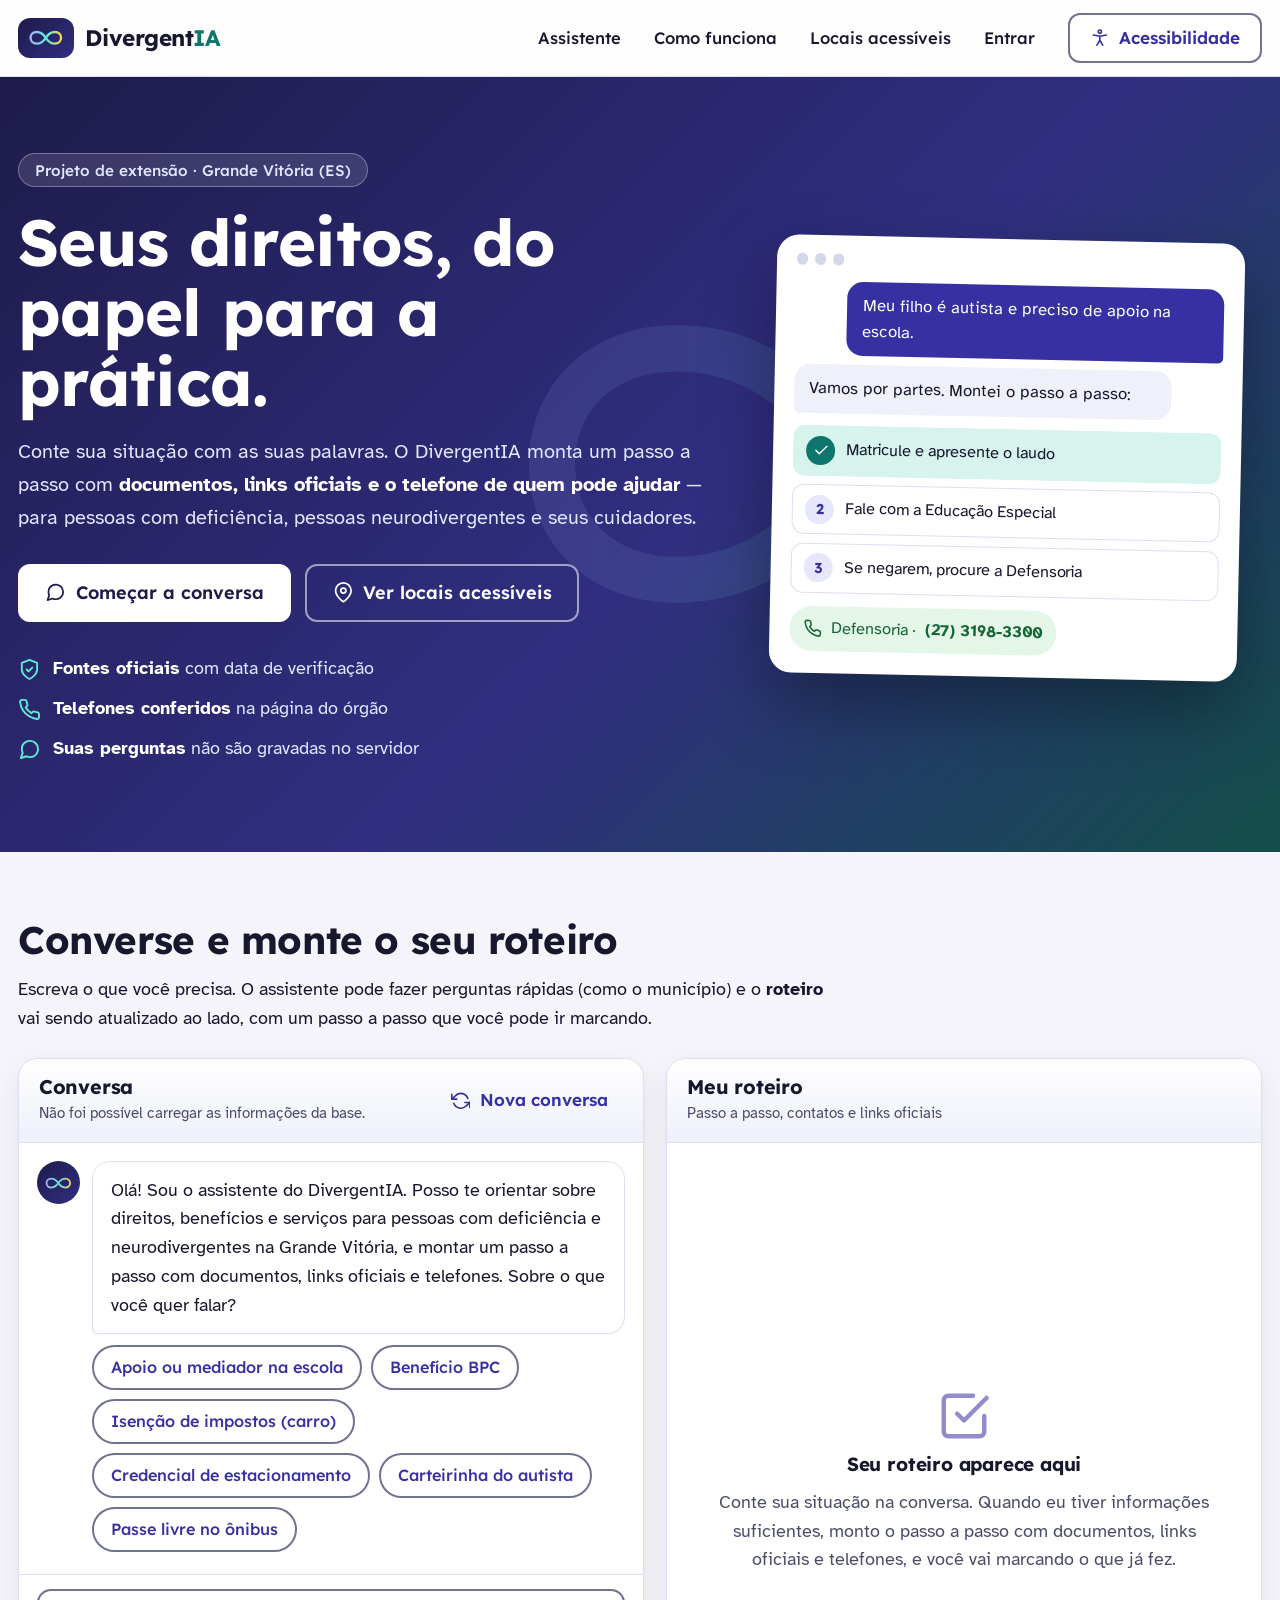
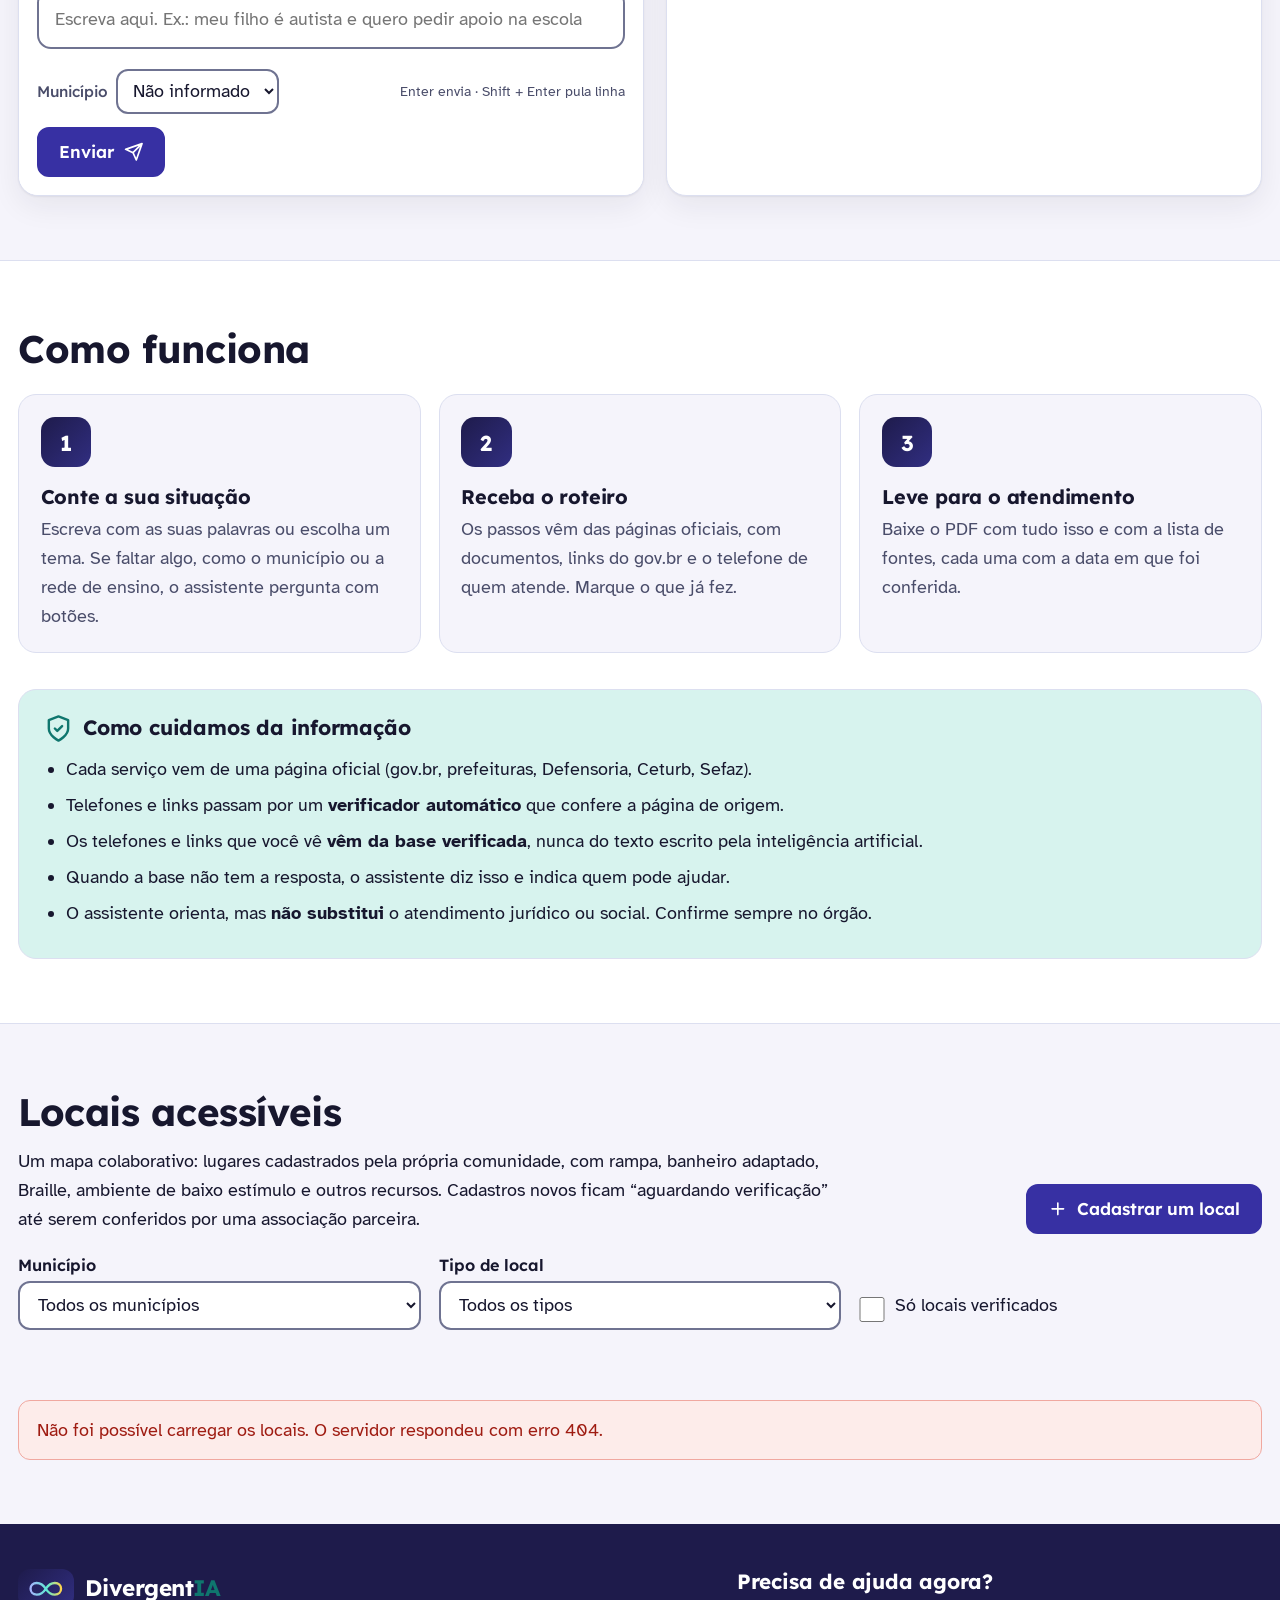
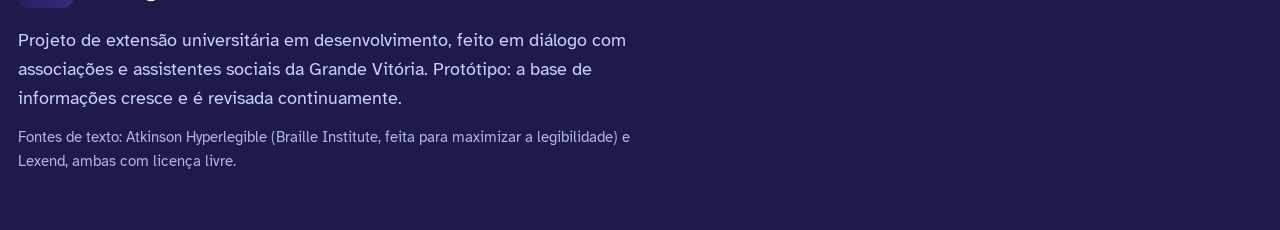
==== commit 89bfaf3a: "Adiciona autenticacao de usuarios, novas paginas e material de extensao - app/routers/auth.py + app/" ====
--- a/frontend/index.html
+++ b/frontend/index.html
@@ -58,6 +58,7 @@
         <a href="#assistente">Assistente</a>
         <a href="#como-funciona">Como funciona</a>
         <a href="#locais">Locais acessíveis</a>
+        <a href="entrar.html" id="link-conta">Entrar</a>
       </nav>
       <div class="a11y">
         <button type="button" id="btn-a11y" class="btn btn--suave" aria-expanded="false" aria-controls="menu-a11y">
--- a/frontend/style.css
+++ b/frontend/style.css
@@ -345,7 +345,7 @@
 label { display: block; font: 600 .9rem var(--fonte-titulo); margin-bottom: .3rem; }
 .dica { margin: 0 0 .5rem; color: var(--texto-suave); font-size: .92rem; }
 .campo { margin-bottom: 1rem; }
-input[type="text"], select, textarea { width: 100%; min-height: 2.75rem; padding: .55rem .8rem; border: 2px solid var(--borda-forte); border-radius: 12px; font: inherit; color: var(--texto); background: var(--superficie); }
+input[type="text"], input[type="email"], input[type="password"], input[type="number"], input[type="tel"], input[type="url"], input[type="date"], select, textarea { width: 100%; min-height: 2.75rem; padding: .55rem .8rem; border: 2px solid var(--borda-forte); border-radius: 12px; font: inherit; color: var(--texto); background: var(--superficie); }
 textarea { resize: vertical; }
 fieldset { border: 2px solid var(--borda-forte); border-radius: 12px; padding: .5rem 1rem .8rem; margin: 0 0 1rem; }
 legend { font: 600 .9rem var(--fonte-titulo); padding-inline: .4rem; }
@@ -429,6 +429,48 @@
 html[data-contraste="alto"] .progresso__barra { background: #ffe45c; }
 html[data-contraste="alto"] .pilula__fone:hover, html[data-contraste="alto"] .btn-fone:hover, html[data-contraste="alto"] .btn-zap:hover { color: #000; background: #7cfc98; }
 
+/* ---------- Contas (entrar, cadastro, recuperar/redefinir senha, verificar e-mail) ---------- */
+.auth {
+  min-height: calc(100dvh - 4.3rem); padding: clamp(2rem, 5vw, 3.5rem) 1rem 4rem; display: flex; justify-content: center;
+  background: linear-gradient(180deg, var(--superficie-2) 0%, var(--bg) 22rem);
+}
+.auth__cartao {
+  width: 100%; max-width: 30rem; align-self: flex-start; position: relative; overflow: hidden;
+  background: var(--superficie); border: 1.5px solid var(--borda-forte); border-radius: 22px;
+  box-shadow: 0 1px 2px rgba(23, 23, 46, .08), 0 24px 60px rgba(23, 23, 46, .14);
+  padding: clamp(1.8rem, 4vw, 2.5rem) clamp(1.5rem, 4vw, 2.2rem) clamp(2rem, 4vw, 2.5rem);
+}
+.auth__cartao::before { content: ""; position: absolute; inset: 0 0 auto 0; height: 6px; background: linear-gradient(90deg, #a5b4fc, #5eead4, #fcd34d); }
+.auth__cartao--larga { max-width: 44rem; }
+.auth__cabeca { text-align: center; margin-bottom: 1.4rem; }
+.auth__cabeca .logo { justify-content: center; margin-bottom: 1rem; }
+.auth__cabeca h1 { font-size: 1.55rem; margin-bottom: .4rem; }
+.auth__cabeca p { color: var(--texto-suave); margin: 0; }
+.auth__secao { margin: 1.6rem 0; padding-top: 1.3rem; border-top: 1px solid var(--borda); }
+.auth__secao:first-of-type { margin-top: 0; padding-top: 0; border-top: 0; }
+.auth__secao h2 { font-size: 1.1rem; margin-bottom: .2rem; }
+.auth__secao > p.dica { margin-top: -.1rem; }
+.auth__rodape { margin-top: 1.4rem; text-align: center; font-size: .92rem; color: var(--texto-suave); }
+.auth__divisor { display: flex; align-items: center; gap: .8rem; margin: 1.3rem 0; color: var(--texto-suave); font-size: .85rem; }
+.auth__divisor::before, .auth__divisor::after { content: ""; flex: 1; height: 1px; background: var(--borda); }
+.auth__google { min-height: 2.75rem; }
+.auth__captcha { margin: 1rem 0; }
+.campo__senha { position: relative; }
+.campo__senha input { padding-right: 3rem; }
+.campo__olho { position: absolute; right: .4rem; top: 50%; transform: translateY(-50%); background: transparent; border: 0; color: var(--texto-suave); padding: .4rem; min-height: auto; cursor: pointer; }
+.campo__ajuda { margin: .3rem 0 0; font-size: .82rem; color: var(--texto-suave); }
+.condicoes { display: grid; gap: .3rem; grid-template-columns: repeat(auto-fit, minmax(14rem, 1fr)); }
+.termo {
+  margin: 1.2rem 0; padding: 1rem 1.1rem; border-radius: 14px; background: var(--primaria-suave);
+  border: 1.5px solid var(--borda-forte); max-height: 11rem; overflow-y: auto; font-size: .88rem; white-space: pre-wrap;
+}
+.termo__aceite { margin-top: .9rem; padding: .7rem .8rem; border-radius: 12px; background: var(--superficie-2); }
+.auth__resultado { display: flex; flex-direction: column; align-items: center; text-align: center; gap: .8rem; padding: 1rem 0; }
+.auth__resultado .icone { width: 3rem; height: 3rem; }
+.auth__resultado--ok .icone { color: var(--ok); }
+.auth__resultado--erro .icone { color: var(--erro); }
+html[data-contraste="alto"] .termo { background: #111; }
+
 /* ---------- Impressão: só o roteiro ---------- */
 @media print {
   body { background: #fff; color: #000; }
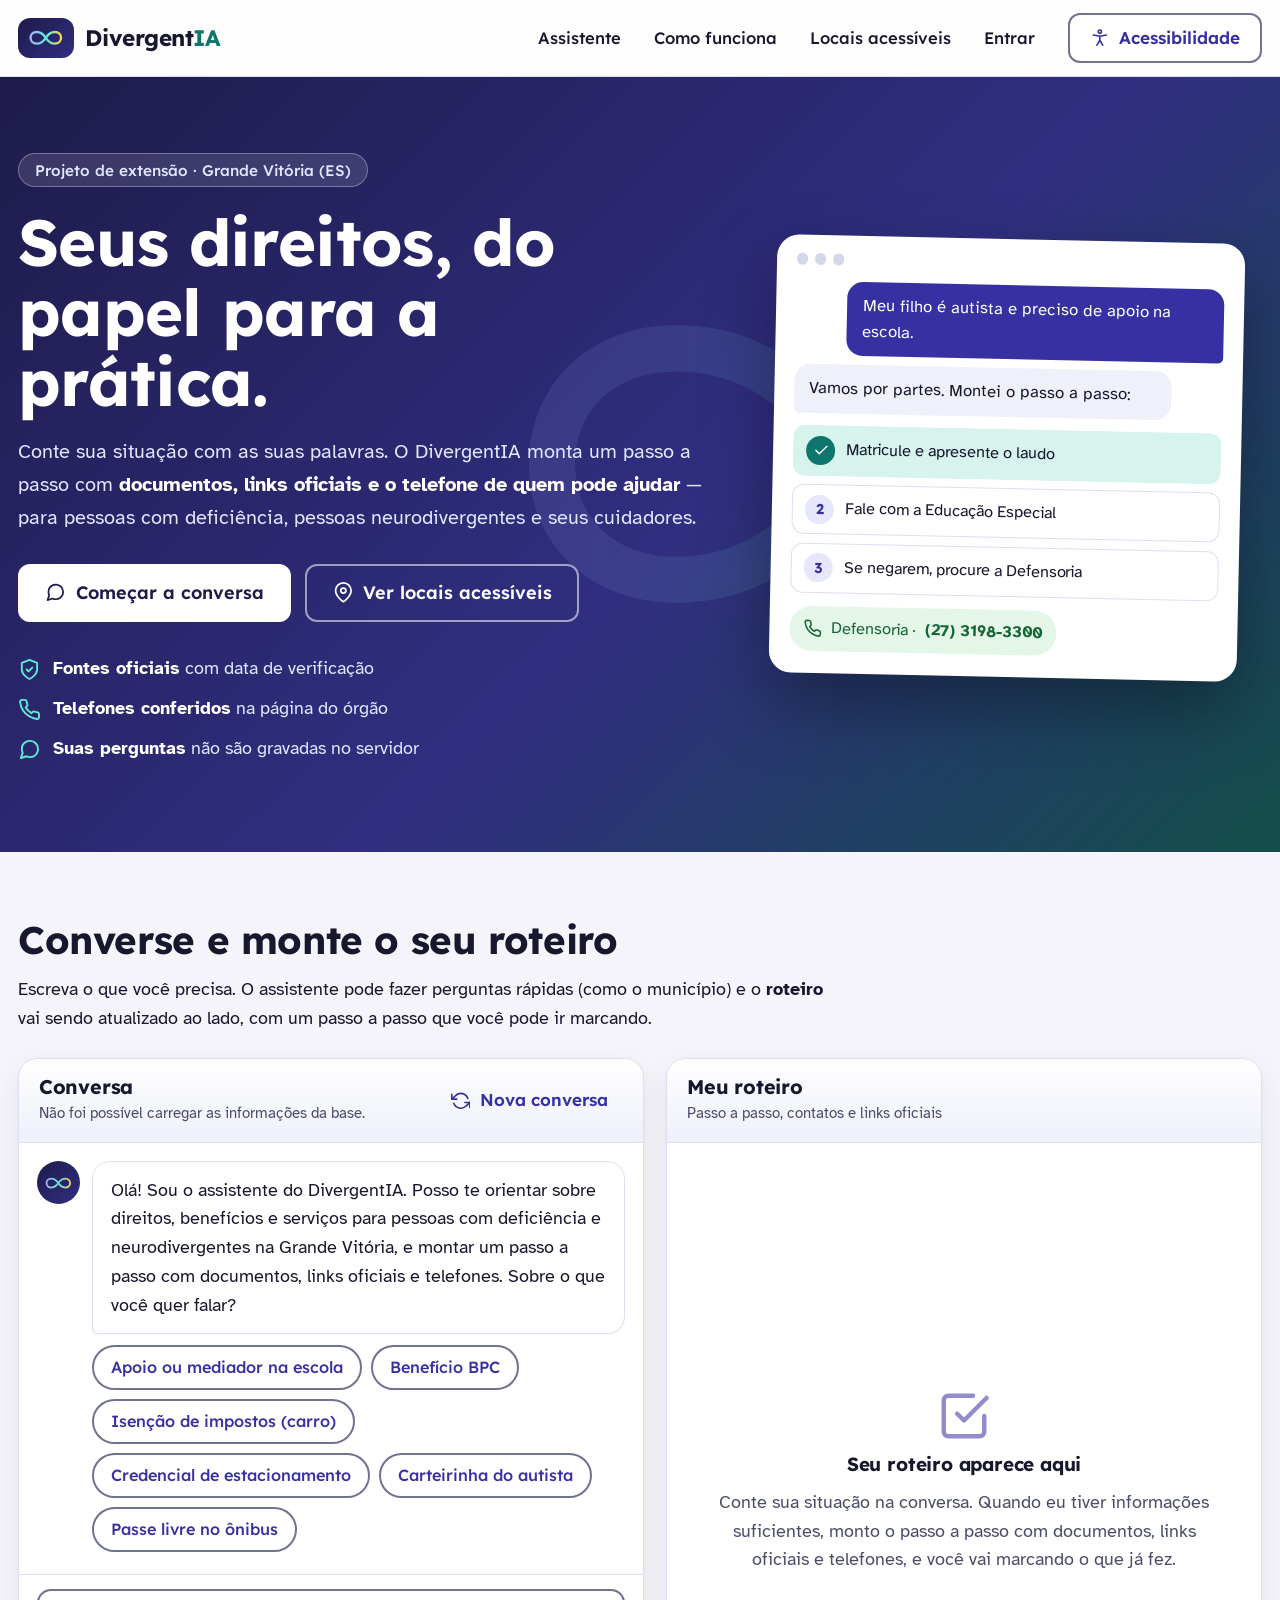
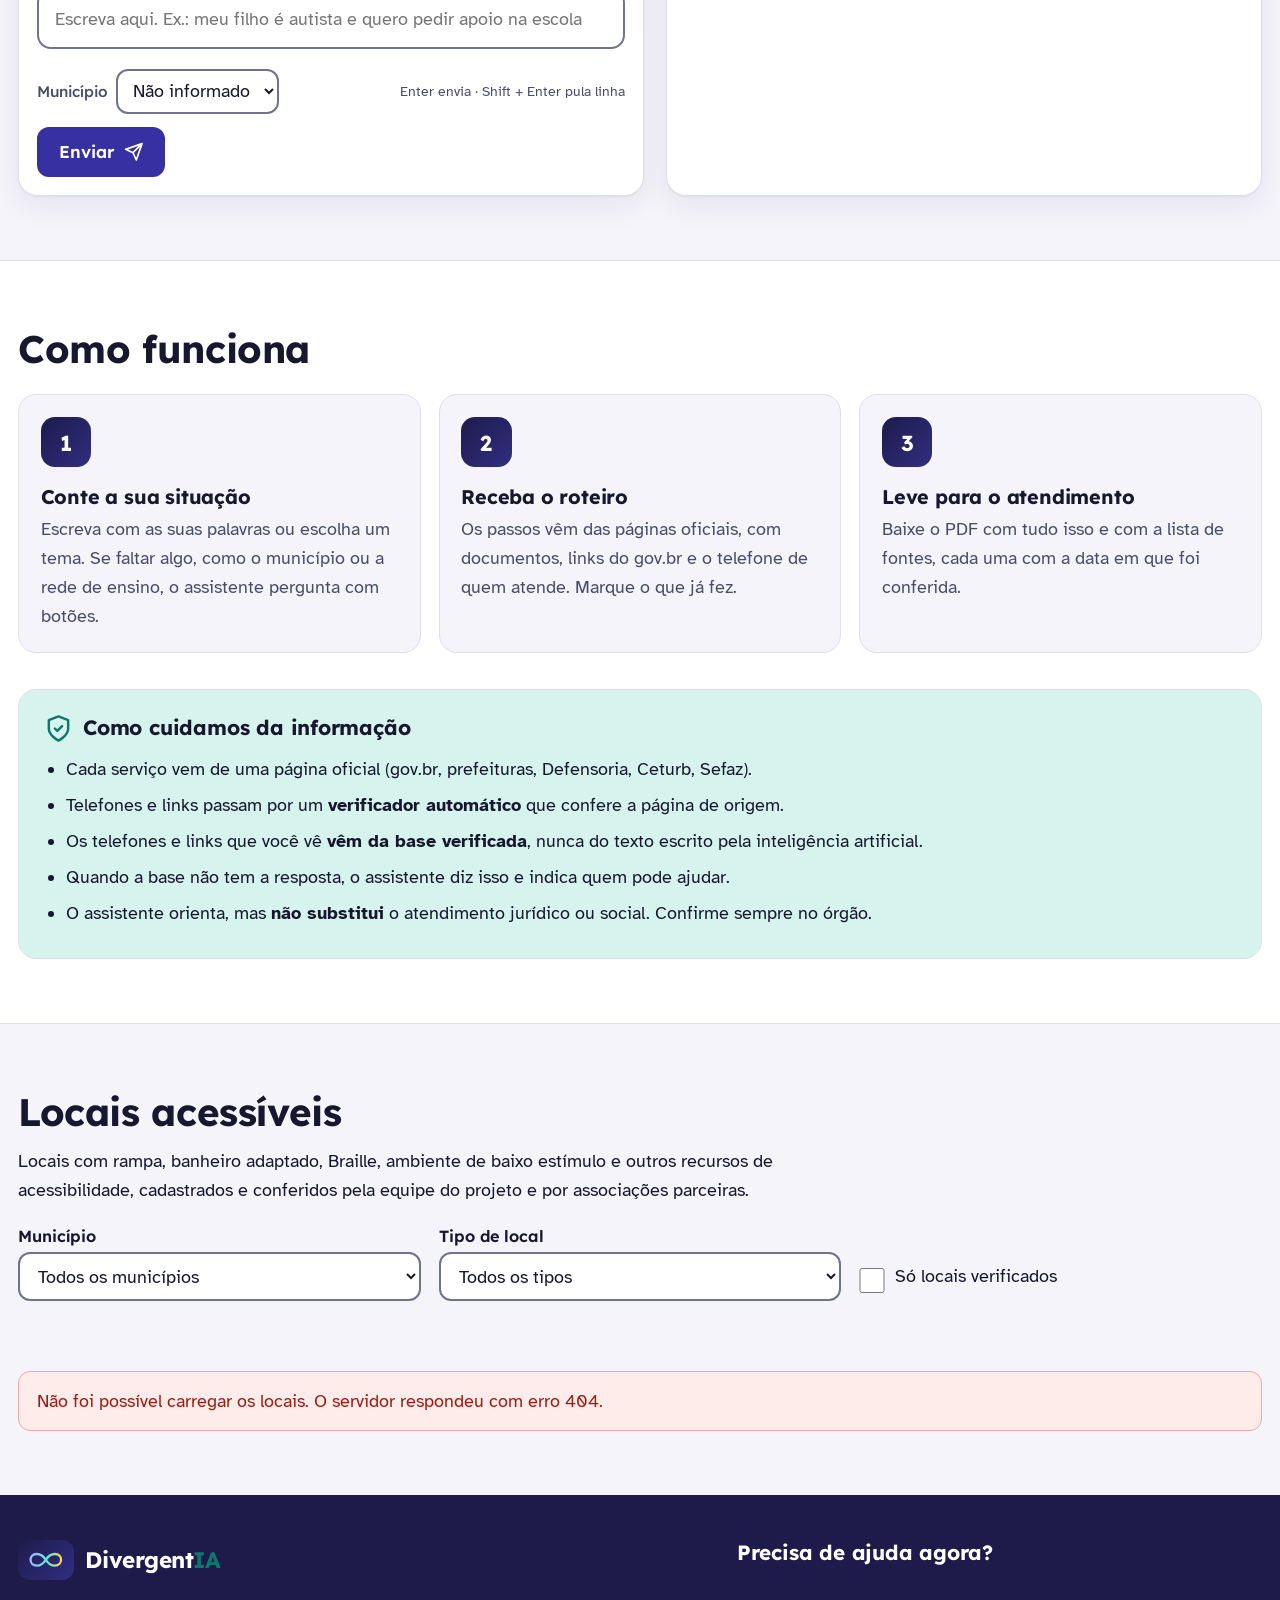
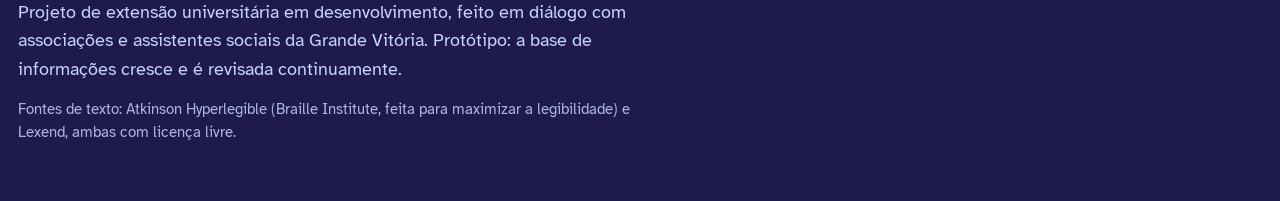
==== commit f13d0a2a: "Adiciona painel de administração para locais acessíveis - Login de admin (usuário/senha fixos no .en" ====
--- a/frontend/index.html
+++ b/frontend/index.html
@@ -212,9 +212,9 @@
         <div class="secao__cabeca">
           <div>
             <h2 id="titulo-locais">Locais acessíveis</h2>
-            <p>Um mapa colaborativo: lugares cadastrados pela própria comunidade, com rampa, banheiro adaptado, Braille, ambiente de baixo estímulo e outros recursos. Cadastros novos ficam “aguardando verificação” até serem conferidos por uma associação parceira.</p>
-          </div>
-          <button type="button" id="btn-cadastrar" class="btn btn--primario"><svg class="icone" aria-hidden="true"><use href="#i-mais"/></svg>Cadastrar um local</button>
+            <p>Locais com rampa, banheiro adaptado, Braille, ambiente de baixo estímulo e outros recursos de acessibilidade, cadastrados e conferidos pela equipe do projeto e por associações parceiras.</p>
+          </div>
+          <button type="button" id="btn-cadastrar" class="btn btn--primario" hidden><svg class="icone" aria-hidden="true"><use href="#i-mais"/></svg>Cadastrar um local</button>
         </div>
 
         <form id="filtros-locais" class="filtros" aria-label="Filtrar locais">
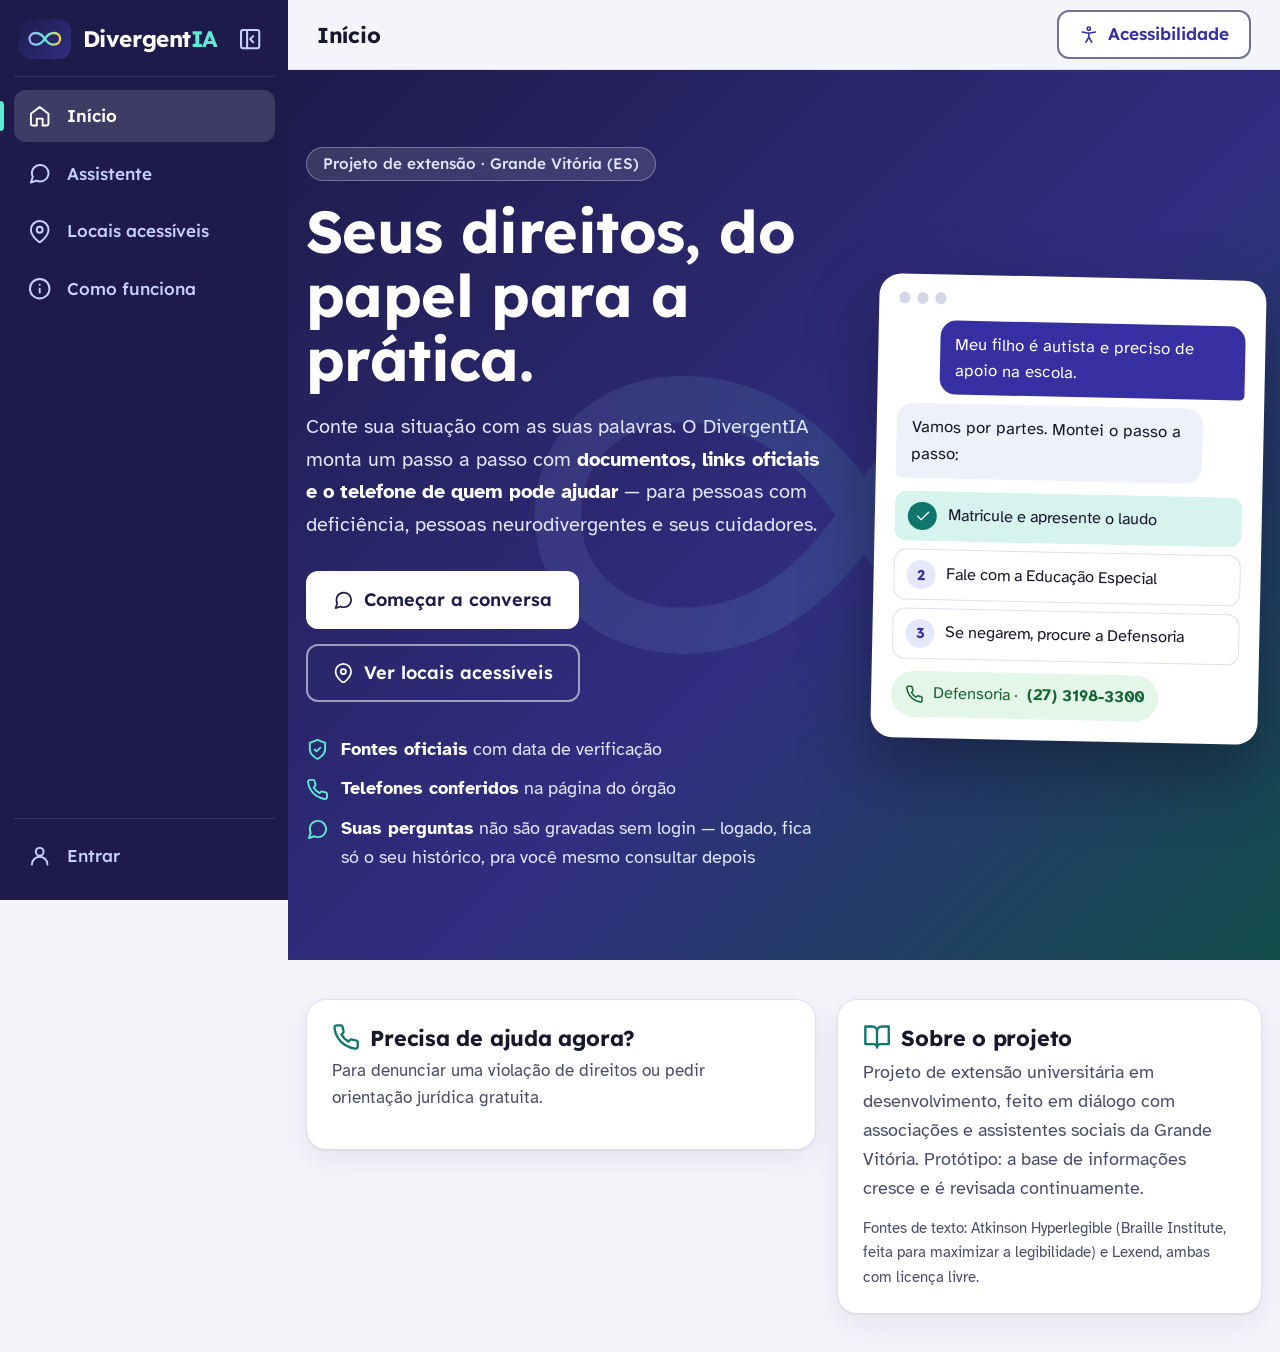
==== commit 2ec66d32: "Adiciona historico de conversas, dados reais de locais acessiveis e expande contatos - app/db.py: ta" ====
--- a/frontend/index.html
+++ b/frontend/index.html
@@ -43,207 +43,236 @@
     <symbol id="i-lista" viewBox="0 0 24 24"><path d="m9 11 3 3L22 4"/><path d="M21 12v7a2 2 0 0 1-2 2H5a2 2 0 0 1-2-2V5a2 2 0 0 1 2-2h11"/></symbol>
     <symbol id="i-acesso" viewBox="0 0 24 24"><circle cx="12" cy="4.5" r="2"/><path d="m4 8.5 8 1.5 8-1.5M12 10v5M8.5 21l3.5-6 3.5 6"/></symbol>
     <symbol id="i-ajuda" viewBox="0 0 24 24"><circle cx="12" cy="12" r="10"/><path d="M9.09 9a3 3 0 0 1 5.83 1c0 2-3 3-3 3M12 17h.01"/></symbol>
+    <symbol id="i-copiar" viewBox="0 0 24 24"><rect x="9" y="9" width="13" height="13" rx="2"/><path d="M5 15H4a2 2 0 0 1-2-2V4a2 2 0 0 1 2-2h9a2 2 0 0 1 2 2v1"/></symbol>
     <symbol id="i-imprimir" viewBox="0 0 24 24"><path d="M6 9V2h12v7M6 18H4a2 2 0 0 1-2-2v-5a2 2 0 0 1 2-2h16a2 2 0 0 1 2 2v5a2 2 0 0 1-2 2h-2M6 14h12v8H6z"/></symbol>
+    <symbol id="i-casa" viewBox="0 0 24 24"><path d="m3 10 9-7 9 7v10a2 2 0 0 1-2 2h-4v-7H9v7H5a2 2 0 0 1-2-2z"/></symbol>
+    <symbol id="i-menu" viewBox="0 0 24 24"><path d="M3 6h18M3 12h18M3 18h18"/></symbol>
+    <symbol id="i-painel" viewBox="0 0 24 24"><rect x="3" y="3" width="18" height="18" rx="2"/><path d="M9 3v18M15 9l-3 3 3 3"/></symbol>
+    <symbol id="i-usuario" viewBox="0 0 24 24"><circle cx="12" cy="8" r="4"/><path d="M4 21a8 8 0 0 1 16 0"/></symbol>
   </svg>
 
-  <a class="pular" href="#assistente">Pular para o assistente</a>
-
-  <header class="topo" id="topo">
-    <div class="container topo__linha">
-      <a class="logo" href="#topo" aria-label="DivergentIA, início">
-        <span class="logo__marca" aria-hidden="true"><svg class="logo__icone"><use href="#i-infinito"/></svg></span>
-        <span class="logo__nome">Divergent<span>IA</span></span>
-      </a>
-      <nav class="topo__nav" aria-label="Seções da página">
-        <a href="#assistente">Assistente</a>
-        <a href="#como-funciona">Como funciona</a>
-        <a href="#locais">Locais acessíveis</a>
-        <a href="entrar.html" id="link-conta">Entrar</a>
-      </nav>
-      <div class="a11y">
-        <button type="button" id="btn-a11y" class="btn btn--suave" aria-expanded="false" aria-controls="menu-a11y">
-          <svg class="icone" aria-hidden="true"><use href="#i-acesso"/></svg>
-          <span>Acessibilidade</span>
-        </button>
-        <div id="menu-a11y" class="a11y__menu" role="group" aria-labelledby="titulo-a11y" hidden>
-          <p id="titulo-a11y" class="a11y__titulo">Ajustes de leitura</p>
-          <div class="a11y__linha">
-            <span id="rotulo-tamanho">Tamanho do texto</span>
-            <div class="a11y__tamanho">
-              <button type="button" id="a11y-menos" class="btn btn--icone" aria-label="Diminuir o texto">A−</button>
-              <output id="a11y-tamanho" for="a11y-menos a11y-mais" aria-live="polite">112%</output>
-              <button type="button" id="a11y-mais" class="btn btn--icone" aria-label="Aumentar o texto">A+</button>
-            </div>
-          </div>
-          <div class="a11y__linha"><span id="rot-contraste">Alto contraste</span><button type="button" class="chave" id="sw-contraste" role="switch" aria-checked="false" aria-labelledby="rot-contraste"><span></span></button></div>
-          <div class="a11y__linha"><span id="rot-espaco">Mais espaço entre linhas e letras</span><button type="button" class="chave" id="sw-espaco" role="switch" aria-checked="false" aria-labelledby="rot-espaco"><span></span></button></div>
-          <div class="a11y__linha"><span id="rot-calmo">Modo calmo <small>(sem animações e sem enfeites)</small></span><button type="button" class="chave" id="sw-calmo" role="switch" aria-checked="false" aria-labelledby="rot-calmo"><span></span></button></div>
-          <button type="button" id="a11y-reset" class="btn btn--texto">Restaurar padrão</button>
-        </div>
-      </div>
-    </div>
-  </header>
-
-  <main id="conteudo">
-    <!-- ======================= HERO ======================= -->
-    <section class="hero" aria-labelledby="titulo-hero">
-      <div class="hero__fundo" aria-hidden="true"><svg class="hero__infinito"><use href="#i-infinito"/></svg></div>
-      <div class="container hero__grade">
-        <div class="hero__texto">
-          <p class="etiqueta">Projeto de extensão · Grande Vitória (ES)</p>
-          <h1 id="titulo-hero">Seus direitos, do papel para a prática.</h1>
-          <p class="hero__lead">Conte sua situação com as suas palavras. O DivergentIA monta um passo a passo com <strong>documentos, links oficiais e o telefone de quem pode ajudar</strong> — para pessoas com deficiência, pessoas neurodivergentes e seus cuidadores.</p>
-          <div class="hero__acoes">
-            <a class="btn btn--claro btn--grande" href="#assistente"><svg class="icone" aria-hidden="true"><use href="#i-chat"/></svg>Começar a conversa</a>
-            <a class="btn btn--fantasma btn--grande" href="#locais"><svg class="icone" aria-hidden="true"><use href="#i-pino"/></svg>Ver locais acessíveis</a>
-          </div>
-          <ul class="hero__garantias">
-            <li><svg class="icone" aria-hidden="true"><use href="#i-escudo"/></svg><span><strong>Fontes oficiais</strong> com data de verificação</span></li>
-            <li><svg class="icone" aria-hidden="true"><use href="#i-fone"/></svg><span><strong>Telefones conferidos</strong> na página do órgão</span></li>
-            <li><svg class="icone" aria-hidden="true"><use href="#i-chat"/></svg><span><strong>Suas perguntas</strong> não são gravadas no servidor</span></li>
-          </ul>
-        </div>
-        <div class="hero__vitrine" aria-hidden="true">
-          <div class="vitrine">
-            <div class="vitrine__barra"><i></i><i></i><i></i></div>
-            <div class="vitrine__balao vitrine__balao--eu">Meu filho é autista e preciso de apoio na escola.</div>
-            <div class="vitrine__balao vitrine__balao--bot">Vamos por partes. Montei o passo a passo:</div>
-            <div class="vitrine__lista">
-              <div class="vitrine__item vitrine__item--feito"><b><svg class="icone"><use href="#i-ok"/></svg></b>Matricule e apresente o laudo</div>
-              <div class="vitrine__item"><b>2</b>Fale com a Educação Especial</div>
-              <div class="vitrine__item"><b>3</b>Se negarem, procure a Defensoria</div>
-            </div>
-            <div class="vitrine__contato"><svg class="icone"><use href="#i-fone"/></svg>Defensoria · <strong>(27) 3198-3300</strong></div>
-          </div>
-        </div>
-      </div>
-    </section>
-
-    <!-- ======================= ASSISTENTE ======================= -->
-    <section id="assistente" class="app" aria-labelledby="titulo-assistente">
-      <div class="container">
-        <div class="app__cabeca">
-          <h2 id="titulo-assistente">Converse e monte o seu roteiro</h2>
-          <p>Escreva o que você precisa. O assistente pode fazer perguntas rápidas (como o município) e o <strong>roteiro</strong> vai sendo atualizado ao lado, com um passo a passo que você pode ir marcando.</p>
-        </div>
-
-        <div class="alternar" role="group" aria-label="O que ver">
-          <button type="button" id="ver-conversa" class="btn btn--suave" aria-pressed="true"><svg class="icone" aria-hidden="true"><use href="#i-chat"/></svg>Conversa</button>
-          <button type="button" id="ver-roteiro" class="btn btn--suave" aria-pressed="false"><svg class="icone" aria-hidden="true"><use href="#i-lista"/></svg>Meu roteiro<span id="selo-roteiro" class="selo-novo" hidden>novo</span></button>
-        </div>
-
-        <div class="app__grade">
-          <!-- ---------- CONVERSA ---------- -->
-          <section id="painel-conversa" class="painel painel--conversa" aria-labelledby="titulo-conversa">
-            <header class="painel__cabeca">
-              <div>
-                <h3 id="titulo-conversa">Conversa</h3>
-                <p id="info-base" class="painel__sub">Carregando informações da base…</p>
-              </div>
-              <button type="button" id="btn-nova" class="btn btn--texto"><svg class="icone" aria-hidden="true"><use href="#i-recomecar"/></svg><span>Nova conversa</span></button>
-            </header>
-
-            <div id="conversa" class="conversa" role="log" aria-live="polite" aria-relevant="additions" aria-label="Mensagens da conversa" tabindex="0"></div>
-
-            <form id="form-chat" class="compositor" aria-label="Enviar mensagem">
-              <label for="mensagem" class="sr-only">Sua mensagem</label>
-              <textarea id="mensagem" name="mensagem" rows="1" maxlength="1500" placeholder="Escreva aqui. Ex.: meu filho é autista e quero pedir apoio na escola" aria-describedby="dica-envio" enterkeyhint="send"></textarea>
-              <div class="compositor__barra">
-                <div class="compositor__municipio">
-                  <label for="municipio">Município</label>
-                  <select id="municipio" name="municipio">
-                    <option value="">Não informado</option>
-                    <option value="Vitória">Vitória</option>
-                    <option value="Serra">Serra</option>
-                    <option value="Vila Velha">Vila Velha</option>
-                  </select>
-                </div>
-                <p id="dica-envio" class="compositor__dica">Enter envia · Shift + Enter pula linha</p>
-                <button type="submit" id="btn-enviar" class="btn btn--primario"><span>Enviar</span><svg class="icone" aria-hidden="true"><use href="#i-enviar"/></svg></button>
-              </div>
-            </form>
-          </section>
-
-          <!-- ---------- ROTEIRO ---------- -->
-          <section id="painel-roteiro" class="painel painel--roteiro" aria-labelledby="titulo-roteiro" tabindex="-1">
-            <header class="painel__cabeca">
-              <div>
-                <h3 id="titulo-roteiro">Meu roteiro</h3>
-                <p class="painel__sub">Passo a passo, contatos e links oficiais</p>
-              </div>
-              <div class="painel__acoes">
-                <button type="button" id="btn-imprimir" class="btn btn--texto" hidden><svg class="icone" aria-hidden="true"><use href="#i-imprimir"/></svg><span>Imprimir</span></button>
-                <button type="button" id="btn-pdf" class="btn btn--primario" hidden aria-disabled="false"><svg class="icone" aria-hidden="true"><use href="#i-arquivo"/></svg><span>Baixar PDF</span></button>
-              </div>
-            </header>
-            <p id="status-pdf" class="status" role="status" aria-live="polite"></p>
-            <div id="roteiro" class="roteiro"></div>
-          </section>
-        </div>
-        <p id="anuncios" class="sr-only" role="status" aria-live="polite"></p>
-      </div>
-    </section>
-
-    <!-- ======================= COMO FUNCIONA ======================= -->
-    <section id="como-funciona" class="secao secao--clara" aria-labelledby="titulo-como">
-      <div class="container">
-        <h2 id="titulo-como">Como funciona</h2>
-        <ol class="passos-home">
-          <li><span class="passos-home__num" aria-hidden="true">1</span><div><h3>Conte a sua situação</h3><p>Escreva com as suas palavras ou escolha um tema. Se faltar algo, como o município ou a rede de ensino, o assistente pergunta com botões.</p></div></li>
-          <li><span class="passos-home__num" aria-hidden="true">2</span><div><h3>Receba o roteiro</h3><p>Os passos vêm das páginas oficiais, com documentos, links do gov.br e o telefone de quem atende. Marque o que já fez.</p></div></li>
-          <li><span class="passos-home__num" aria-hidden="true">3</span><div><h3>Leve para o atendimento</h3><p>Baixe o PDF com tudo isso e com a lista de fontes, cada uma com a data em que foi conferida.</p></div></li>
-        </ol>
-        <div class="confianca">
-          <h3><svg class="icone" aria-hidden="true"><use href="#i-escudo"/></svg>Como cuidamos da informação</h3>
-          <ul>
-            <li>Cada serviço vem de uma página oficial (gov.br, prefeituras, Defensoria, Ceturb, Sefaz).</li>
-            <li>Telefones e links passam por um <strong>verificador automático</strong> que confere a página de origem.</li>
-            <li>Os telefones e links que você vê <strong>vêm da base verificada</strong>, nunca do texto escrito pela inteligência artificial.</li>
-            <li>Quando a base não tem a resposta, o assistente diz isso e indica quem pode ajudar.</li>
-            <li>O assistente orienta, mas <strong>não substitui</strong> o atendimento jurídico ou social. Confirme sempre no órgão.</li>
-          </ul>
-        </div>
-      </div>
-    </section>
-
-    <!-- ======================= LOCAIS ======================= -->
-    <section id="locais" class="secao" aria-labelledby="titulo-locais">
-      <div class="container">
-        <div class="secao__cabeca">
-          <div>
-            <h2 id="titulo-locais">Locais acessíveis</h2>
-            <p>Locais com rampa, banheiro adaptado, Braille, ambiente de baixo estímulo e outros recursos de acessibilidade, cadastrados e conferidos pela equipe do projeto e por associações parceiras.</p>
-          </div>
-          <button type="button" id="btn-cadastrar" class="btn btn--primario" hidden><svg class="icone" aria-hidden="true"><use href="#i-mais"/></svg>Cadastrar um local</button>
-        </div>
-
-        <form id="filtros-locais" class="filtros" aria-label="Filtrar locais">
-          <div class="campo"><label for="f-municipio">Município</label><select id="f-municipio"></select></div>
-          <div class="campo"><label for="f-tipo">Tipo de local</label><select id="f-tipo"></select></div>
-          <div class="check check--filtro"><input type="checkbox" id="f-verificados"><label for="f-verificados">Só locais verificados</label></div>
-        </form>
-        <p id="status-locais" class="status" role="status" aria-live="polite"></p>
-        <ul id="lista-locais" class="cards" aria-label="Lista de locais acessíveis"></ul>
-      </div>
-    </section>
-  </main>
-
-  <footer class="rodape">
-    <div class="container rodape__grade">
-      <div>
-        <a class="logo logo--rodape" href="#topo" aria-label="DivergentIA, início">
+  <a class="pular" href="#conteudo">Pular para o conteúdo</a>
+
+  <div class="casca">
+    <!-- ======================= MENU LATERAL =======================
+         Computador: fixo à esquerda, expandido (ícone + nome) ou recolhido (trilho com nome pequeno).
+         Celular: gaveta que abre pelo botão ☰ da barra de cima. -->
+    <aside id="menu" class="menu" aria-label="Menu principal">
+      <div class="menu__topo">
+        <a class="logo menu__logo" href="#inicio" aria-label="DivergentIA, início">
           <span class="logo__marca" aria-hidden="true"><svg class="logo__icone"><use href="#i-infinito"/></svg></span>
           <span class="logo__nome">Divergent<span>IA</span></span>
         </a>
-        <p>Projeto de extensão universitária em desenvolvimento, feito em diálogo com associações e assistentes sociais da Grande Vitória. Protótipo: a base de informações cresce e é revisada continuamente.</p>
-        <p class="rodape__peq">Fontes de texto: Atkinson Hyperlegible (Braille Institute, feita para maximizar a legibilidade) e Lexend, ambas com licença livre.</p>
+        <button type="button" id="btn-recolher" class="menu__botao" aria-controls="menu" aria-expanded="true" aria-label="Recolher o menu" title="Recolher o menu"><svg class="icone" aria-hidden="true"><use href="#i-painel"/></svg></button>
+        <button type="button" id="btn-fechar-menu" class="menu__botao" aria-label="Fechar o menu"><svg class="icone" aria-hidden="true"><use href="#i-fechar"/></svg></button>
       </div>
-      <div id="ajuda-imediata" class="rodape__ajuda" aria-labelledby="titulo-ajuda">
-        <h2 id="titulo-ajuda">Precisa de ajuda agora?</h2>
-        <ul id="lista-ajuda"></ul>
+      <nav class="menu__nav" aria-label="Páginas do DivergentIA">
+        <a class="menu__link" href="#inicio" data-vista="inicio" title="Início"><svg class="icone" aria-hidden="true"><use href="#i-casa"/></svg><span class="menu__rotulo">Início</span></a>
+        <a class="menu__link" href="#assistente" data-vista="assistente" title="Assistente"><svg class="icone" aria-hidden="true"><use href="#i-chat"/></svg><span class="menu__rotulo">Assistente</span></a>
+        <a class="menu__link" href="#locais" data-vista="locais" title="Locais acessíveis"><svg class="icone" aria-hidden="true"><use href="#i-pino"/></svg><span class="menu__rotulo">Locais acessíveis</span></a>
+        <a class="menu__link" href="#como-funciona" data-vista="como-funciona" title="Como funciona"><svg class="icone" aria-hidden="true"><use href="#i-info"/></svg><span class="menu__rotulo">Como funciona</span></a>
+      </nav>
+      <div class="menu__rodape">
+        <a class="menu__link" id="link-conta" href="entrar.html" title="Entrar"><svg class="icone" aria-hidden="true"><use href="#i-usuario"/></svg><span class="menu__rotulo">Entrar</span></a>
       </div>
+    </aside>
+    <div id="menu-fundo" class="menu__fundo" hidden></div>
+
+    <div class="principal">
+      <header class="barra">
+        <button type="button" id="btn-menu" class="btn btn--icone barra__menu" aria-controls="menu" aria-expanded="false" aria-label="Abrir o menu"><svg class="icone" aria-hidden="true"><use href="#i-menu"/></svg></button>
+        <h1 id="titulo-pagina" class="barra__titulo" tabindex="-1">Início</h1>
+        <div class="a11y">
+          <button type="button" id="btn-a11y" class="btn btn--suave" aria-expanded="false" aria-controls="menu-a11y">
+            <svg class="icone" aria-hidden="true"><use href="#i-acesso"/></svg>
+            <span>Acessibilidade</span>
+          </button>
+          <div id="menu-a11y" class="a11y__menu" role="group" aria-labelledby="titulo-a11y" hidden>
+            <p id="titulo-a11y" class="a11y__titulo">Ajustes de leitura</p>
+            <div class="a11y__linha">
+              <span id="rotulo-tamanho">Tamanho do texto</span>
+              <div class="a11y__tamanho">
+                <button type="button" id="a11y-menos" class="btn btn--icone" aria-label="Diminuir o texto">A−</button>
+                <output id="a11y-tamanho" for="a11y-menos a11y-mais" aria-live="polite">112%</output>
+                <button type="button" id="a11y-mais" class="btn btn--icone" aria-label="Aumentar o texto">A+</button>
+              </div>
+            </div>
+            <div class="a11y__linha"><span id="rot-contraste">Alto contraste</span><button type="button" class="chave" id="sw-contraste" role="switch" aria-checked="false" aria-labelledby="rot-contraste"><span></span></button></div>
+            <div class="a11y__linha"><span id="rot-espaco">Mais espaço entre linhas e letras</span><button type="button" class="chave" id="sw-espaco" role="switch" aria-checked="false" aria-labelledby="rot-espaco"><span></span></button></div>
+            <div class="a11y__linha"><span id="rot-calmo">Modo calmo <small>(sem animações e sem enfeites)</small></span><button type="button" class="chave" id="sw-calmo" role="switch" aria-checked="false" aria-labelledby="rot-calmo"><span></span></button></div>
+            <button type="button" id="a11y-reset" class="btn btn--texto">Restaurar padrão</button>
+          </div>
+        </div>
+      </header>
+
+      <main id="conteudo" tabindex="-1">
+        <!-- ======================= INÍCIO ======================= -->
+        <section class="vista vista--inicio" data-vista="inicio" aria-labelledby="titulo-hero">
+          <div class="hero">
+            <div class="hero__fundo" aria-hidden="true"><svg class="hero__infinito"><use href="#i-infinito"/></svg></div>
+            <div class="container hero__grade">
+              <div class="hero__texto">
+                <p class="etiqueta">Projeto de extensão · Grande Vitória (ES)</p>
+                <h2 id="titulo-hero" class="hero__titulo">Seus direitos, do papel para a prática.</h2>
+                <p class="hero__lead">Conte sua situação com as suas palavras. O DivergentIA monta um passo a passo com <strong>documentos, links oficiais e o telefone de quem pode ajudar</strong> — para pessoas com deficiência, pessoas neurodivergentes e seus cuidadores.</p>
+                <div class="hero__acoes">
+                  <a class="btn btn--claro btn--grande" href="#assistente"><svg class="icone" aria-hidden="true"><use href="#i-chat"/></svg>Começar a conversa</a>
+                  <a class="btn btn--fantasma btn--grande" href="#locais"><svg class="icone" aria-hidden="true"><use href="#i-pino"/></svg>Ver locais acessíveis</a>
+                </div>
+                <ul class="hero__garantias">
+                  <li><svg class="icone" aria-hidden="true"><use href="#i-escudo"/></svg><span><strong>Fontes oficiais</strong> com data de verificação</span></li>
+                  <li><svg class="icone" aria-hidden="true"><use href="#i-fone"/></svg><span><strong>Telefones conferidos</strong> na página do órgão</span></li>
+                  <li><svg class="icone" aria-hidden="true"><use href="#i-chat"/></svg><span><strong>Suas perguntas</strong> não são gravadas sem login — logado, fica só o seu histórico, pra você mesmo consultar depois</span></li>
+                </ul>
+              </div>
+              <div class="hero__vitrine" aria-hidden="true">
+                <div class="vitrine">
+                  <div class="vitrine__barra"><i></i><i></i><i></i></div>
+                  <div class="vitrine__balao vitrine__balao--eu">Meu filho é autista e preciso de apoio na escola.</div>
+                  <div class="vitrine__balao vitrine__balao--bot">Vamos por partes. Montei o passo a passo:</div>
+                  <div class="vitrine__lista">
+                    <div class="vitrine__item vitrine__item--feito"><b><svg class="icone"><use href="#i-ok"/></svg></b>Matricule e apresente o laudo</div>
+                    <div class="vitrine__item"><b>2</b>Fale com a Educação Especial</div>
+                    <div class="vitrine__item"><b>3</b>Se negarem, procure a Defensoria</div>
+                  </div>
+                  <div class="vitrine__contato"><svg class="icone"><use href="#i-fone"/></svg>Defensoria · <strong>(27) 3198-3300</strong></div>
+                </div>
+              </div>
+            </div>
+          </div>
+
+          <div class="container inicio__grade">
+            <section class="inicio__bloco" aria-labelledby="titulo-ajuda">
+              <h2 id="titulo-ajuda"><svg class="icone" aria-hidden="true"><use href="#i-fone"/></svg>Precisa de ajuda agora?</h2>
+              <p class="dica">Para denunciar uma violação de direitos ou pedir orientação jurídica gratuita.</p>
+              <ul id="lista-ajuda" class="ajuda"></ul>
+            </section>
+            <section class="inicio__bloco inicio__bloco--sobre" aria-labelledby="titulo-sobre">
+              <h2 id="titulo-sobre"><svg class="icone" aria-hidden="true"><use href="#i-livro"/></svg>Sobre o projeto</h2>
+              <p>Projeto de extensão universitária em desenvolvimento, feito em diálogo com associações e assistentes sociais da Grande Vitória. Protótipo: a base de informações cresce e é revisada continuamente.</p>
+              <p class="inicio__peq">Fontes de texto: Atkinson Hyperlegible (Braille Institute, feita para maximizar a legibilidade) e Lexend, ambas com licença livre.</p>
+            </section>
+          </div>
+        </section>
+
+        <!-- ======================= ASSISTENTE ======================= -->
+        <section class="vista vista--assistente" data-vista="assistente" aria-label="Assistente" hidden>
+          <div class="alternar" role="group" aria-label="O que ver">
+            <button type="button" id="ver-conversa" class="btn btn--suave" aria-pressed="true"><svg class="icone" aria-hidden="true"><use href="#i-chat"/></svg>Conversa</button>
+            <button type="button" id="ver-roteiro" class="btn btn--suave" aria-pressed="false"><svg class="icone" aria-hidden="true"><use href="#i-lista"/></svg>Meu roteiro<span id="selo-roteiro" class="selo-novo" hidden>novo</span></button>
+          </div>
+
+          <div class="app__grade" id="area-assistente">
+            <!-- ---------- ROTEIRO (à esquerda) ---------- -->
+            <section id="painel-roteiro" class="painel painel--roteiro" aria-labelledby="titulo-roteiro" tabindex="-1">
+              <header class="painel__cabeca">
+                <div class="painel__titulos">
+                  <h2 id="titulo-roteiro"><svg class="icone" aria-hidden="true"><use href="#i-lista"/></svg>Meu roteiro</h2>
+                  <p class="painel__sub">Passos, contatos e links oficiais</p>
+                </div>
+                <div class="painel__acoes">
+                  <button type="button" id="btn-imprimir" class="btn btn--texto btn--so-icone" title="Imprimir o roteiro" hidden><svg class="icone" aria-hidden="true"><use href="#i-imprimir"/></svg><span>Imprimir</span></button>
+                  <button type="button" id="btn-pdf" class="btn btn--primario" hidden aria-disabled="false"><svg class="icone" aria-hidden="true"><use href="#i-arquivo"/></svg><span>Baixar PDF</span></button>
+                </div>
+              </header>
+              <p id="status-pdf" class="status status--painel" role="status" aria-live="polite"></p>
+              <div id="roteiro" class="roteiro"></div>
+            </section>
+
+            <!-- ---------- CONVERSA (à direita, com mais espaço) ---------- -->
+            <section id="painel-conversa" class="painel painel--conversa" aria-labelledby="titulo-conversa">
+              <header class="painel__cabeca">
+                <div class="painel__titulos">
+                  <h2 id="titulo-conversa"><svg class="icone" aria-hidden="true"><use href="#i-chat"/></svg>Conversa</h2>
+                  <p id="info-base" class="painel__sub">Carregando informações da base…</p>
+                </div>
+                <div class="painel__acoes">
+                  <button type="button" id="btn-historico" class="btn btn--texto" title="Conversas salvas" hidden><svg class="icone" aria-hidden="true"><use href="#i-relogio"/></svg><span>Histórico</span></button>
+                  <button type="button" id="btn-nova" class="btn btn--texto"><svg class="icone" aria-hidden="true"><use href="#i-recomecar"/></svg><span>Nova conversa</span></button>
+                </div>
+              </header>
+
+              <div class="conversa-area">
+                <div id="conversa" class="conversa" role="log" aria-live="polite" aria-relevant="additions" aria-label="Mensagens da conversa" tabindex="0"></div>
+                <button type="button" id="btn-fim" class="btn-fim" hidden><svg class="icone" aria-hidden="true"><use href="#i-seta-baixo"/></svg><span>Ir para a última mensagem</span></button>
+              </div>
+
+              <form id="form-chat" class="compositor" aria-label="Enviar mensagem">
+                <div class="compositor__caixa">
+                  <label for="mensagem" class="sr-only">Sua mensagem</label>
+                  <textarea id="mensagem" name="mensagem" rows="1" maxlength="1500" placeholder="Pergunte o que quiser. Ex.: meu filho é autista e quero pedir apoio na escola" aria-describedby="dica-envio" enterkeyhint="send"></textarea>
+                  <div class="compositor__barra">
+                    <div class="compositor__municipio">
+                      <svg class="icone" aria-hidden="true"><use href="#i-pino"/></svg>
+                      <label for="municipio">Município</label>
+                      <select id="municipio" name="municipio">
+                        <option value="">Não informado</option>
+                        <option value="Vitória">Vitória</option>
+                        <option value="Serra">Serra</option>
+                        <option value="Vila Velha">Vila Velha</option>
+                      </select>
+                    </div>
+                    <p id="dica-envio" class="compositor__dica">Enter envia · Shift + Enter pula linha</p>
+                    <button type="submit" id="btn-enviar" class="btn btn--primario btn-enviar" aria-disabled="true"><span>Enviar</span><svg class="icone" aria-hidden="true"><use href="#i-enviar"/></svg></button>
+                  </div>
+                </div>
+                <p class="aviso-ia">O DivergentIA é uma IA e pode cometer erros. Confirme sempre com os contatos indicados.</p>
+              </form>
+            </section>
+          </div>
+        </section>
+
+        <!-- ======================= LOCAIS ======================= -->
+        <section class="vista secao" data-vista="locais" aria-label="Locais acessíveis" hidden>
+          <div class="container">
+            <div class="secao__cabeca">
+              <p>Locais com rampa, banheiro adaptado, Braille, ambiente de baixo estímulo e outros recursos de acessibilidade, cadastrados e conferidos pela equipe do projeto e por associações parceiras.</p>
+              <button type="button" id="btn-cadastrar" class="btn btn--primario" hidden><svg class="icone" aria-hidden="true"><use href="#i-mais"/></svg>Cadastrar um local</button>
+            </div>
+
+            <form id="filtros-locais" class="filtros" aria-label="Filtrar locais">
+              <div class="campo"><label for="f-tipo">Tipo de local</label><select id="f-tipo"></select></div>
+              <div class="check check--filtro"><input type="checkbox" id="f-verificados"><label for="f-verificados">Só locais verificados</label></div>
+            </form>
+            <p id="status-locais" class="status" role="status" aria-live="polite"></p>
+            <ul id="lista-locais" class="cards" aria-label="Lista de locais acessíveis"></ul>
+          </div>
+        </section>
+
+        <!-- ======================= COMO FUNCIONA ======================= -->
+        <section class="vista secao" data-vista="como-funciona" aria-label="Como funciona" hidden>
+          <div class="container">
+            <ol class="passos-home">
+              <li><span class="passos-home__num" aria-hidden="true">1</span><div><h2>Conte a sua situação</h2><p>Escreva com as suas palavras, como numa conversa. Se faltar algo, como o município ou a rede de ensino, o assistente pergunta.</p></div></li>
+              <li><span class="passos-home__num" aria-hidden="true">2</span><div><h2>Receba o roteiro</h2><p>Os passos vêm das páginas oficiais, com documentos, links do gov.br e o telefone de quem atende. Marque o que já fez.</p></div></li>
+              <li><span class="passos-home__num" aria-hidden="true">3</span><div><h2>Leve para o atendimento</h2><p>Baixe o PDF com tudo isso e com a lista de fontes, cada uma com a data em que foi conferida.</p></div></li>
+            </ol>
+            <div class="confianca">
+              <h2><svg class="icone" aria-hidden="true"><use href="#i-escudo"/></svg>Como cuidamos da informação</h2>
+              <ul>
+                <li>Cada serviço vem de uma página oficial (gov.br, prefeituras, Defensoria, Ceturb, Sefaz).</li>
+                <li>Telefones e links passam por um <strong>verificador automático</strong> que confere a página de origem.</li>
+                <li>A inteligência artificial escreve a resposta <strong>só a partir dessa base verificada</strong>; telefones e links que não estão nela são retirados do texto antes de chegar a você.</li>
+                <li>Quando a base não tem a resposta, o assistente diz isso e indica quem pode ajudar.</li>
+                <li>O assistente orienta, mas <strong>não substitui</strong> o atendimento jurídico ou social. Confirme sempre no órgão.</li>
+              </ul>
+            </div>
+            <p class="como__acao"><a class="btn btn--primario btn--grande" href="#assistente"><svg class="icone" aria-hidden="true"><use href="#i-chat"/></svg>Começar a conversa</a></p>
+          </div>
+        </section>
+      </main>
     </div>
-  </footer>
+  </div>
+  <p id="anuncios" class="sr-only" role="status" aria-live="polite"></p>
+
+  <!-- Histórico de conversas (só para quem está logado) -->
+  <dialog id="dlg-historico" class="dialogo" aria-labelledby="dlg-historico-titulo">
+    <div class="dialogo__cabeca"><h2 id="dlg-historico-titulo">Histórico de conversas</h2><button type="button" class="btn btn--icone" data-fechar aria-label="Fechar"><svg class="icone" aria-hidden="true"><use href="#i-fechar"/></svg></button></div>
+    <div class="dialogo__corpo">
+      <p id="status-historico" class="status" role="status" aria-live="polite"></p>
+      <ul id="lista-historico" class="historico"></ul>
+    </div>
+  </dialog>
 
   <!-- Contato em detalhe -->
   <dialog id="dlg-contato" class="dialogo" aria-labelledby="dlg-contato-titulo">
@@ -257,10 +286,7 @@
     <form id="form-local" class="dialogo__corpo">
       <div class="campo"><label for="l-nome">Nome do local</label><input type="text" id="l-nome" name="nome" required maxlength="120" autocomplete="off"></div>
       <div class="campo"><label for="l-endereco">Endereço</label><input type="text" id="l-endereco" name="endereco" required maxlength="200" autocomplete="off"></div>
-      <div class="linha">
-        <div class="campo"><label for="l-municipio">Município</label><select id="l-municipio" name="municipio" required></select></div>
-        <div class="campo"><label for="l-tipo">Tipo de local</label><select id="l-tipo" name="tipo" required></select></div>
-      </div>
+      <div class="campo"><label for="l-tipo">Tipo de local</label><select id="l-tipo" name="tipo" required></select></div>
       <fieldset id="l-recursos"><legend>Recursos de acessibilidade que você encontrou</legend></fieldset>
       <div class="campo"><label for="l-obs">Observações (opcional)</label><p class="dica" id="dica-obs">Por exemplo: “rampa na entrada lateral” ou “ambiente silencioso pela manhã”.</p><textarea id="l-obs" name="observacoes" rows="3" maxlength="500" aria-describedby="dica-obs"></textarea></div>
       <div class="campo"><label for="l-quem">Seu nome ou associação (opcional)</label><input type="text" id="l-quem" name="reportado_por" maxlength="120" autocomplete="off"></div>
--- a/frontend/style.css
+++ b/frontend/style.css
@@ -64,6 +64,7 @@
   font-family: var(--fonte-corpo); line-height: 1.6; -webkit-font-smoothing: antialiased;
 }
 h1, h2, h3, h4 { font-family: var(--fonte-titulo); line-height: 1.25; margin: 0; letter-spacing: -.01em; }
+h5, h6 { font-family: var(--fonte-titulo); line-height: 1.3; margin: 0; } /* sem a margem padrão do navegador */
 p { margin: 0 0 .75em; }
 a { color: var(--primaria); text-underline-offset: .18em; }
 a:hover { color: var(--primaria-2); }
@@ -72,7 +73,7 @@
 .sr-only { position: absolute; width: 1px; height: 1px; margin: -1px; padding: 0; overflow: hidden; clip: rect(0 0 0 0); white-space: nowrap; border: 0; }
 
 :focus-visible { outline: 3px solid var(--foco); outline-offset: 3px; border-radius: 6px; }
-.hero :focus-visible, .rodape :focus-visible { outline-color: var(--foco-escuro); }
+.hero :focus-visible { outline-color: var(--foco-escuro); }
 #painel-roteiro:focus, #conteudo:focus { outline: none; }
 
 .pular { position: absolute; left: -999px; top: 0; z-index: 200; background: var(--primaria); color: var(--sobre-primaria); padding: .8rem 1.1rem; border-radius: 0 0 var(--raio-p) 0; font-family: var(--fonte-titulo); }
@@ -134,7 +135,7 @@
 .hero__infinito { position: absolute; right: 2%; top: 50%; width: min(62vw, 52rem); height: auto; aspect-ratio: 2 / 1; transform: translateY(-50%); opacity: .11; }
 .hero__grade { position: relative; display: grid; gap: 2.5rem; align-items: center; }
 .etiqueta { display: inline-block; margin-bottom: 1.1rem; padding: .35rem .9rem; border-radius: 999px; background: rgba(255, 255, 255, .12); border: 1px solid rgba(255, 255, 255, .3); font: 500 .85rem var(--fonte-titulo); color: #e0e7ff; }
-.hero h1 { font-size: clamp(2.1rem, 5.2vw, 3.6rem); font-weight: 700; line-height: 1.08; margin-bottom: 1.1rem; }
+.hero__titulo { font-size: clamp(2.1rem, 4.6vw, 3.4rem); font-weight: 700; line-height: 1.08; margin-bottom: 1.1rem; }
 .hero__lead { font-size: clamp(1.05rem, 1.6vw, 1.22rem); color: #e0e7ff; max-width: 40rem; margin-bottom: 1.6rem; }
 .hero__lead strong { color: #fff; }
 .hero__acoes { display: flex; flex-wrap: wrap; gap: .8rem; margin-bottom: 1.8rem; }
@@ -157,62 +158,178 @@
 .vitrine__contato { display: flex; align-items: center; gap: .5rem; padding: .55rem .8rem; border-radius: 999px; background: var(--ok-fundo); color: var(--ok); font-size: .9rem; width: fit-content; }
 @media (min-width: 900px) { .hero__grade { grid-template-columns: 1.15fr .85fr; } }
 
-/* ---------- Assistente ---------- */
-.app { padding: clamp(2.5rem, 5vw, 4rem) 0; }
-.app__cabeca { max-width: 46rem; margin-bottom: 1.4rem; }
-.app__cabeca h2, .secao h2 { font-size: clamp(1.6rem, 3vw, 2.2rem); margin-bottom: .6rem; }
-.alternar { display: flex; gap: .6rem; margin-bottom: 1rem; }
+/* ---------- Casca do app: menu lateral + barra de cima + página atual ----------
+   Computador: menu fixo à esquerda, expandido (ícone + nome) ou recolhido (trilho estreito com o nome pequeno).
+   Celular (< 1000 px): o menu vira uma gaveta, aberta pelo botão ☰ da barra. */
+:root { --menu-largo: 16rem; --menu-estreito: 5.6rem; --barra: 3.9rem; }
+.casca { display: grid; grid-template-columns: auto minmax(0, 1fr); min-height: 100dvh; }
+.menu {
+  position: sticky; top: 0; z-index: 70; display: flex; flex-direction: column; gap: .35rem;
+  width: var(--menu-largo); height: 100dvh; padding: .8rem .75rem 1rem; overflow: hidden auto;
+  background: var(--hero-1); color: #c7d2fe; transition: width .2s ease;
+}
+.menu :focus-visible { outline-color: var(--foco-escuro); }
+.menu__topo { display: flex; align-items: center; justify-content: space-between; gap: .4rem; min-height: 3rem; padding: 0 0 .7rem .3rem; margin-bottom: .35rem; border-bottom: 1px solid rgba(255, 255, 255, .12); }
+.menu__logo { color: #fff; min-width: 0; }
+.menu .logo__nome span { color: #5eead4; }
+.menu__botao { display: grid; place-items: center; flex: none; width: 2.75rem; height: 2.75rem; border: 0; border-radius: 12px; background: transparent; color: #c7d2fe; cursor: pointer; }
+.menu__botao:hover { background: rgba(255, 255, 255, .1); color: #fff; }
+.menu__botao .icone { width: 1.35rem; height: 1.35rem; }
+#btn-fechar-menu { display: none; }
+.menu__nav { display: grid; gap: .3rem; }
+.menu__link {
+  position: relative; display: flex; align-items: center; gap: .85rem; min-height: 2.9rem; padding: .55rem .8rem; border-radius: 12px;
+  color: #c7d2fe; text-decoration: none; font: 500 .95rem/1.2 var(--fonte-titulo); white-space: nowrap; cursor: pointer;
+  transition: background-color .15s, color .15s;
+}
+.menu__link .icone { width: 1.3rem; height: 1.3rem; }
+.menu__link:hover { background: rgba(255, 255, 255, .08); color: #fff; }
+.menu__link[aria-current="page"] { background: rgba(255, 255, 255, .14); color: #fff; font-weight: 600; }
+.menu__link[aria-current="page"]::before { content: ""; position: absolute; left: -.75rem; top: .6rem; bottom: .6rem; width: 4px; border-radius: 0 4px 4px 0; background: #5eead4; }
+.menu__rodape { margin-top: auto; padding-top: .6rem; border-top: 1px solid rgba(255, 255, 255, .12); }
+.menu__rodape .menu__link { white-space: normal; }
+
+.menu--recolhido { width: var(--menu-estreito); padding-inline: .4rem; }
+.menu--recolhido .menu__topo { flex-direction: column; justify-content: center; padding: 0 0 .6rem; }
+.menu--recolhido .logo__nome { display: none; }
+.menu--recolhido .menu__link { flex-direction: column; justify-content: center; gap: .3rem; padding: .6rem .15rem; font-size: .66rem; line-height: 1.15; text-align: center; white-space: normal; }
+.menu--recolhido .menu__link[aria-current="page"]::before { left: -.4rem; }
+
+.menu__fundo { position: fixed; inset: 0; z-index: 65; background: rgba(23, 23, 46, .55); backdrop-filter: blur(2px); }
+.principal { min-width: 0; display: flex; flex-direction: column; }
+.barra {
+  position: sticky; top: 0; z-index: 50; display: flex; align-items: center; gap: .75rem; min-height: var(--barra);
+  padding: .45rem clamp(1rem, 2.5vw, 1.6rem); background: rgba(245, 244, 251, .9); backdrop-filter: saturate(1.4) blur(10px); border-bottom: 1px solid var(--borda);
+}
+.barra__titulo { font-size: 1.2rem; margin: 0; }
+.barra__titulo:focus { outline: none; } /* recebe foco só para o leitor de tela anunciar a página nova */
+.barra .a11y { margin-left: auto; }
+#conteudo { flex: 1; }
+#conteudo:focus { outline: none; }
+.vista { animation: entra .2s ease-out; }
+
+@media (max-width: 999px) {
+  .casca { grid-template-columns: minmax(0, 1fr); }
+  .menu {
+    position: fixed; inset: 0 auto 0 0; width: min(86vw, 18rem); transform: translateX(-105%);
+    box-shadow: 0 0 40px rgba(0, 0, 0, .35); transition: transform .25s ease;
+  }
+  .menu--aberto { transform: none; }
+  #btn-recolher { display: none; }
+  #btn-fechar-menu { display: grid; }
+}
+@media (min-width: 1000px) {
+  .barra__menu { display: none; }
+  .menu__fundo { display: none !important; }
+}
+
+/* ---------- Assistente ----------
+   Desktop: roteiro à esquerda (≈ 38%) e conversa à direita (≈ 62%), os dois ocupando a altura da tela.
+   Celular: um painel por vez, trocados pelos botões "Conversa" / "Meu roteiro". */
+.vista--assistente { padding: .9rem clamp(.75rem, 1.8vw, 1.25rem); }
+.alternar { display: flex; gap: .6rem; margin-bottom: .8rem; }
 .alternar .btn { flex: 1; }
 .selo-novo { margin-left: .2rem; padding: .05rem .5rem; border-radius: 999px; background: var(--acento); color: #fff; font-size: .72rem; }
-.app__grade { display: grid; gap: 1.25rem; }
-.painel { display: flex; flex-direction: column; min-height: 26rem; height: min(80dvh, 46rem); background: var(--superficie); border: 1px solid var(--borda); border-radius: 20px; box-shadow: var(--sombra); overflow: hidden; }
-.painel__cabeca { display: flex; align-items: center; justify-content: space-between; gap: .75rem; padding: .9rem 1.1rem; border-bottom: 1px solid var(--borda); background: linear-gradient(180deg, var(--superficie), var(--superficie-2)); }
-.painel__cabeca h3 { font-size: 1.1rem; }
-.painel__sub { margin: .1rem 0 0; font-size: .85rem; color: var(--texto-suave); }
-.painel__acoes { display: flex; gap: .5rem; flex-wrap: wrap; justify-content: flex-end; }
+.app__grade { display: grid; gap: 1.1rem; }
+.painel {
+  position: relative; display: flex; flex-direction: column; min-height: 24rem; height: calc(100dvh - var(--barra) - 1.8rem - 3.6rem);
+  background: var(--superficie); border: 1px solid var(--borda); border-radius: 20px; box-shadow: var(--sombra); overflow: hidden;
+  container-type: inline-size; /* o cabeçalho se adapta à largura do PAINEL, não da tela */
+}
+.painel__cabeca { display: flex; align-items: center; justify-content: space-between; gap: .75rem; padding: .7rem .9rem .7rem 1.2rem; border-bottom: 1px solid var(--borda); background: var(--superficie); }
+.painel__titulos { min-width: 0; }
+.painel__cabeca h2 { display: flex; align-items: center; gap: .5rem; font-size: 1.08rem; white-space: nowrap; }
+.painel__cabeca h2 .icone { color: var(--primaria); }
+.painel__sub { margin: .1rem 0 0; font-size: .8rem; color: var(--texto-suave); }
+.painel__acoes { display: flex; gap: .35rem; flex-wrap: nowrap; justify-content: flex-end; }
+.painel__acoes .btn { min-height: 2.6rem; padding: .45rem .8rem; font-size: .88rem; white-space: nowrap; }
+/* Rótulo só para leitor de tela (o botão mostra só o ícone, com dica ao passar o mouse). */
+.btn--so-icone { padding-inline: .6rem !important; }
+.btn--so-icone span { position: absolute; width: 1px; height: 1px; overflow: hidden; clip: rect(0 0 0 0); white-space: nowrap; }
+@container (max-width: 30rem) {
+  .painel__sub { display: none; }
+  #btn-historico { padding-inline: .6rem; }
+  #btn-historico span { position: absolute; width: 1px; height: 1px; overflow: hidden; clip: rect(0 0 0 0); white-space: nowrap; }
+}
+.painel--novidade { animation: novidade 1.6s ease-out; }
+@keyframes novidade {
+  0% { border-color: var(--acento); box-shadow: 0 0 0 0 rgba(15, 118, 110, .45), var(--sombra); }
+  100% { border-color: var(--borda); box-shadow: 0 0 0 16px rgba(15, 118, 110, 0), var(--sombra); }
+}
 @media (min-width: 1000px) {
   .alternar { display: none; }
-  .app__grade { grid-template-columns: minmax(0, 1.05fr) minmax(0, 1fr); align-items: start; }
-  .painel { height: min(82dvh, 52rem); }
-  .painel--roteiro { position: sticky; top: 5.4rem; }
+  .app__grade { grid-template-columns: minmax(20rem, 5fr) minmax(0, 8fr); align-items: stretch; }
+  .painel { min-height: 30rem; height: calc(100dvh - var(--barra) - 1.8rem); }
 }
 
 /* Conversa */
-.conversa { flex: 1; overflow-y: auto; padding: 1rem; display: flex; flex-direction: column; gap: 1rem; scroll-behavior: smooth; }
-.msg { display: flex; gap: .65rem; max-width: 100%; animation: entra .22s ease-out; }
+.conversa-area { position: relative; flex: 1; min-height: 0; display: flex; flex-direction: column; }
+.conversa { position: relative; flex: 1; overflow-y: auto; overscroll-behavior: contain; padding: 1.4rem clamp(1rem, 2.5vw, 2rem) 2rem; display: flex; flex-direction: column; gap: 1.6rem; }
+.msg { display: flex; gap: .8rem; max-width: 100%; animation: entra .25s ease-out; }
 @keyframes entra { from { opacity: 0; transform: translateY(6px); } to { opacity: 1; transform: none; } }
-.msg__avatar { flex: none; display: grid; place-items: center; width: 2.4rem; height: 2.4rem; border-radius: 50%; background: linear-gradient(135deg, var(--hero-1), var(--hero-2)); }
-.msg__avatar svg { width: 1.7rem; height: .9rem; }
-.msg__corpo { min-width: 0; max-width: min(92%, 34rem); }
-.msg__balao { padding: .75rem 1rem; border-radius: 18px 18px 18px 6px; background: var(--superficie); border: 1px solid var(--borda); box-shadow: 0 1px 2px rgba(23, 23, 46, .05); }
+.msg__avatar { flex: none; display: grid; place-items: center; width: 2.1rem; height: 2.1rem; margin-top: .1rem; border-radius: 50%; background: linear-gradient(135deg, var(--hero-1), var(--hero-2)); }
+.msg__avatar svg { width: 1.5rem; height: .8rem; }
+.msg__corpo { flex: 1; min-width: 0; max-width: 50rem; }
+.msg__balao { padding: .75rem 1rem; border-radius: 18px; }
 .msg__balao p:last-child { margin-bottom: 0; }
+
+/* Resposta da IA: texto corrido, sem balão, com tipografia de leitura. */
+.msg__texto { line-height: 1.7; overflow-wrap: break-word; }
+.md > :first-child { margin-top: 0; }
+.md > :last-child { margin-bottom: 0; }
+.md p { margin: 0 0 .85em; }
+.md strong { font-weight: 700; }
+.md ol, .md ul { margin: .25em 0 .95em; padding-left: 1.6em; }
+.md li { margin: .35em 0; padding-left: .25em; }
+.md li::marker { color: var(--primaria); font-weight: 700; }
+.md li > ul, .md li > ol { margin: .35em 0 .2em; }
+.md__titulo { font: 700 1.04rem/1.35 var(--fonte-titulo); margin: 1.15em 0 .45em; }
+.md code { padding: .05em .35em; border-radius: 6px; background: var(--superficie-2); font-size: .92em; }
+.md a { font-weight: 600; overflow-wrap: anywhere; }
+.md-fone { white-space: nowrap; }
+
+/* Mensagem da pessoa: balão à direita, em tom suave. */
 .msg--eu { flex-direction: row-reverse; }
-.msg--eu .msg__corpo { max-width: min(86%, 30rem); }
-.msg--eu .msg__balao { background: var(--primaria); color: var(--sobre-primaria); border-color: var(--primaria); border-radius: 18px 18px 6px 18px; white-space: pre-wrap; overflow-wrap: anywhere; }
-.msg--erro .msg__balao { background: var(--erro-fundo); border-color: var(--erro-borda); color: var(--erro); }
-.msg__extra { margin-top: .6rem; display: grid; gap: .6rem; }
-
-.selo-cobertura { display: inline-flex; align-items: center; gap: .4rem; padding: .25rem .7rem; border-radius: 999px; border: 1.5px solid; font: 600 .8rem var(--fonte-titulo); }
-.selo-cobertura--completa { background: var(--ok-fundo); border-color: var(--ok-borda); color: var(--ok); }
-.selo-cobertura--parcial { background: var(--aviso-fundo); border-color: var(--aviso-borda); color: var(--aviso); }
-.selo-cobertura--nenhuma { background: var(--superficie-2); border-color: var(--borda-forte); color: var(--texto); }
-
-.pergunta { padding: .75rem .85rem; border-radius: 14px; background: var(--primaria-suave); border: 1px solid var(--borda); }
-.pergunta__texto { font: 600 .95rem var(--fonte-titulo); margin-bottom: .55rem; }
-.pergunta__opcoes, .sugestoes { display: flex; flex-wrap: wrap; gap: .5rem; }
+.msg--eu .msg__corpo { flex: 0 1 auto; max-width: min(82%, 38rem); }
+.msg--eu .msg__balao { background: var(--primaria-suave); color: var(--texto); border-radius: 20px 20px 6px 20px; white-space: pre-wrap; overflow-wrap: anywhere; }
+.msg--erro .msg__balao { background: var(--erro-fundo); border: 1.5px solid var(--erro-borda); color: var(--erro); }
+.msg__extra { margin-top: 1rem; display: grid; gap: .75rem; }
+
+/* Linha discreta embaixo da resposta: de onde veio a informação + copiar. */
+.msg__acoes { display: flex; flex-wrap: wrap; align-items: center; gap: .2rem 1rem; margin-top: .55rem; }
+.selo-cobertura { display: inline-flex; align-items: center; gap: .4rem; font: 500 .8rem var(--fonte-titulo); color: var(--texto-suave); }
+.selo-cobertura .icone { width: 1.05rem; height: 1.05rem; }
+.selo-cobertura--completa .icone { color: var(--ok); }
+.selo-cobertura--parcial .icone { color: var(--aviso); }
+.acao { display: inline-flex; align-items: center; gap: .4rem; min-height: 2.5rem; padding: .25rem .65rem; margin-left: -.65rem; border: 0; border-radius: 10px; background: transparent; color: var(--texto-suave); font: 500 .8rem var(--fonte-titulo); cursor: pointer; }
+.selo-cobertura + .acao { margin-left: 0; }
+.acao:hover { background: var(--superficie-2); color: var(--primaria); }
+.acao .icone { width: 1.05rem; height: 1.05rem; }
+
+.apoio__titulo { display: flex; align-items: center; gap: .45rem; margin: 0; font: 600 .95rem var(--fonte-titulo); }
+.apoio__titulo .icone { color: var(--ok); }
+
+.pergunta { max-width: 38rem; padding: .8rem .95rem; border-radius: 16px; background: var(--primaria-suave); border: 1px solid var(--borda); }
+.pergunta__texto { font: 600 .95rem var(--fonte-titulo); margin-bottom: .6rem; }
+.pergunta__opcoes { display: flex; flex-wrap: wrap; gap: .5rem; }
 .chip { min-height: 2.5rem; padding: .4rem .95rem; border-radius: 999px; border: 2px solid var(--primaria); background: var(--superficie); color: var(--primaria); font: 600 .9rem var(--fonte-titulo); cursor: pointer; transition: background-color .15s; text-align: left; }
 .chip:hover:not(:disabled) { background: var(--primaria); color: var(--sobre-primaria); }
 .chip:disabled { opacity: .5; cursor: default; }
 .chip[aria-pressed="true"] { background: var(--primaria); color: var(--sobre-primaria); opacity: 1; }
-.sugestoes .chip { border-color: var(--borda-forte); font-weight: 500; }
-
-.cartao-roteiro { display: flex; align-items: center; gap: .7rem; width: 100%; padding: .7rem .9rem; border-radius: 14px; border: 2px solid var(--acento); background: var(--acento-suave); color: var(--texto); font: 500 .92rem var(--fonte-titulo); cursor: pointer; text-align: left; }
-.cartao-roteiro:hover { background: var(--superficie); }
-.cartao-roteiro .icone { color: var(--acento); width: 1.4em; height: 1.4em; }
-.cartao-roteiro strong { display: block; }
-.cartao-roteiro span { color: var(--texto-suave); font-weight: 400; font-size: .85rem; }
-
-.digitando { display: flex; align-items: center; gap: .7rem; padding: .7rem 1rem; border-radius: 18px 18px 18px 6px; background: var(--superficie); border: 1px solid var(--borda); }
+
+.cartao-roteiro {
+  display: flex; align-items: center; gap: .8rem; width: 100%; max-width: 34rem; padding: .65rem .9rem; border-radius: 16px;
+  border: 1.5px solid var(--borda); background: var(--superficie); color: var(--texto); font: 500 .92rem var(--fonte-titulo);
+  cursor: pointer; text-align: left; box-shadow: 0 1px 2px rgba(23, 23, 46, .05); transition: border-color .15s, background-color .15s;
+}
+.cartao-roteiro:hover { border-color: var(--acento); background: var(--acento-suave); }
+.cartao-roteiro__icone { display: grid; place-items: center; flex: none; width: 2.5rem; height: 2.5rem; border-radius: 12px; background: var(--acento-suave); color: var(--acento); }
+.cartao-roteiro__icone .icone { width: 1.3rem; height: 1.3rem; }
+.cartao-roteiro__texto { display: grid; min-width: 0; }
+.cartao-roteiro__texto strong { overflow: hidden; text-overflow: ellipsis; white-space: nowrap; }
+.cartao-roteiro__texto span { color: var(--texto-suave); font-weight: 400; font-size: .82rem; }
+
+.digitando { display: flex; align-items: center; flex-wrap: wrap; gap: .4rem .75rem; min-height: 2.1rem; }
 .digitando__pontos { display: inline-flex; gap: .25rem; }
 .digitando__pontos i { width: .5rem; height: .5rem; border-radius: 50%; background: var(--primaria); opacity: .35; animation: pulsa 1.2s infinite; }
 .digitando__pontos i:nth-child(2) { animation-delay: .2s; }
@@ -220,31 +337,64 @@
 @keyframes pulsa { 0%, 80%, 100% { opacity: .3; transform: scale(.85); } 40% { opacity: 1; transform: scale(1.1); } }
 .digitando__texto { font-size: .92rem; color: var(--texto-suave); }
 
-/* Compositor */
-.compositor { padding: .8rem 1rem 1rem; border-top: 1px solid var(--borda); background: var(--superficie); }
-.compositor textarea { width: 100%; min-height: 3.1rem; max-height: 9rem; resize: none; padding: .75rem .9rem; border: 2px solid var(--borda-forte); border-radius: 14px; font: inherit; color: var(--texto); background: var(--superficie); }
-.compositor__barra { display: flex; align-items: center; gap: .75rem; margin-top: .6rem; flex-wrap: wrap; }
-.compositor__municipio { display: flex; align-items: center; gap: .45rem; }
-.compositor__municipio label { font: 500 .85rem var(--fonte-titulo); color: var(--texto-suave); margin: 0; }
-.compositor__municipio select { min-height: 2.5rem; padding: .3rem .6rem; }
-.compositor__dica { margin: 0; margin-left: auto; font-size: .8rem; color: var(--texto-suave); }
-@media (max-width: 560px) { .compositor__dica { display: none; } .compositor__barra { justify-content: space-between; } }
+.btn-fim {
+  position: absolute; left: 50%; bottom: .9rem; z-index: 2; transform: translateX(-50%);
+  display: inline-flex; align-items: center; gap: .4rem; min-height: 2.5rem; padding: .35rem 1rem; border-radius: 999px;
+  border: 1px solid var(--borda); background: var(--superficie); color: var(--primaria); font: 600 .82rem var(--fonte-titulo);
+  box-shadow: 0 6px 20px rgba(23, 23, 46, .16); cursor: pointer; white-space: nowrap;
+}
+.btn-fim:hover { background: var(--primaria-suave); }
+
+/* Compositor: uma caixa só, com o campo, o município e o botão de enviar. */
+.compositor { padding: .4rem clamp(.75rem, 2vw, 1.25rem) .7rem; background: var(--superficie); }
+.compositor__caixa { padding: .3rem .45rem .45rem; border: 2px solid var(--borda-forte); border-radius: 20px; background: var(--superficie); transition: border-color .15s, box-shadow .15s; }
+.compositor__caixa:focus-within { border-color: var(--primaria); box-shadow: 0 0 0 4px var(--primaria-suave); }
+.compositor textarea { display: block; width: 100%; min-height: 2.9rem; max-height: 12rem; resize: none; padding: .6rem .7rem; border: 0; border-radius: 14px; font: inherit; line-height: 1.5; color: var(--texto); background: transparent; }
+.compositor textarea:focus-visible { outline: none; } /* o foco aparece na caixa inteira (borda + halo) */
+.compositor__barra { display: flex; align-items: center; gap: .6rem; padding: .15rem .2rem 0; flex-wrap: wrap; }
+.compositor__municipio { display: flex; align-items: center; gap: .4rem; }
+.compositor__municipio .icone { color: var(--primaria); }
+.compositor__municipio label { font: 500 .82rem var(--fonte-titulo); color: var(--texto-suave); margin: 0; }
+.compositor__municipio select { width: auto; min-height: 2.5rem; padding: .25rem .6rem; border: 1.5px solid var(--borda); border-radius: 12px; background: var(--superficie-2); font-size: .88rem; }
+.compositor__dica { margin: 0 0 0 auto; font-size: .78rem; color: var(--texto-suave); }
+.btn-enviar { border-radius: 14px; margin-left: auto; }
+@container (max-width: 44rem) { .compositor__dica { display: none; } }
+@media (max-width: 560px) {
+  .compositor__dica { display: none; }
+  .compositor { padding-inline: .6rem; }
+  .compositor__barra { flex-wrap: nowrap; gap: .4rem; }
+  .compositor__municipio select { max-width: 10rem; font-size: .85rem; }
+  .btn-enviar { margin-left: auto; padding-inline: .85rem; }
+  .compositor__municipio label { position: absolute; width: 1px; height: 1px; overflow: hidden; clip: rect(0 0 0 0); white-space: nowrap; }
+  .conversa { padding-inline: .9rem; gap: 1.3rem; }
+  .msg { gap: .6rem; }
+  .msg__avatar { width: 1.9rem; height: 1.9rem; }
+  .msg--eu .msg__corpo { max-width: 88%; }
+}
+.aviso-ia { margin: .45rem 0 0; padding: 0 .5rem; text-align: center; font-size: .74rem; line-height: 1.4; color: var(--texto-suave); }
 
 /* Roteiro */
-.roteiro { flex: 1; overflow-y: auto; padding: 1rem 1.1rem 1.5rem; }
-.roteiro__vazio { display: flex; flex-direction: column; align-items: center; justify-content: center; text-align: center; gap: .6rem; height: 100%; min-height: 18rem; padding: 2rem 1rem; color: var(--texto-suave); }
-.roteiro__vazio p { max-width: 28rem; margin: 0; }
-.roteiro__vazio .icone { width: 3rem; height: 3rem; color: var(--primaria); opacity: .55; }
-.roteiro__vazio h4 { color: var(--texto); font-size: 1.05rem; }
-.roteiro__titulo { font-size: 1.35rem; margin-bottom: .35rem; }
-.roteiro__resumo { color: var(--texto-suave); }
-.progresso { margin: .9rem 0 1.1rem; }
+.roteiro { flex: 1; overflow-y: auto; overscroll-behavior: contain; padding: 1.1rem 1.2rem 1.6rem; }
+.status.status--painel { margin: 0; min-height: 0; padding: 0 1.2rem; }
+.status.status--painel:not(:empty) { padding-block: .5rem; border-bottom: 1px solid var(--borda); }
+.roteiro__vazio { display: flex; flex-direction: column; align-items: center; justify-content: center; text-align: center; gap: .7rem; min-height: 100%; padding: 1.5rem .5rem; color: var(--texto-suave); }
+.roteiro__vazio-icone { display: grid; place-items: center; width: 4rem; height: 4rem; border-radius: 20px; background: var(--primaria-suave); color: var(--primaria); }
+.roteiro__vazio-icone .icone { width: 2rem; height: 2rem; }
+.roteiro__vazio h4 { color: var(--texto); font-size: 1.1rem; }
+.roteiro__vazio p { max-width: 26rem; margin: 0; font-size: .95rem; }
+.roteiro__vazio-lista { list-style: none; padding: 0; margin: .6rem 0 0; display: grid; gap: .5rem; width: min(100%, 22rem); text-align: left; }
+.roteiro__vazio-lista li { display: flex; align-items: center; gap: .65rem; padding: .55rem .85rem; border-radius: 12px; background: var(--superficie-2); color: var(--texto); font-size: .9rem; }
+.roteiro__vazio-lista .icone { color: var(--acento); }
+.roteiro__topo { margin-bottom: 1.2rem; padding: 1rem 1.1rem 1.1rem; border-radius: 16px; background: linear-gradient(135deg, var(--primaria-suave), var(--acento-suave)); }
+.roteiro__titulo { font-size: 1.25rem; margin-bottom: .3rem; }
+.roteiro__resumo { margin-bottom: 0; color: var(--texto-suave); font-size: .95rem; }
+.progresso { margin: .9rem 0 0; }
 .progresso__texto { display: flex; justify-content: space-between; font: 500 .85rem var(--fonte-titulo); margin-bottom: .35rem; }
-.progresso__trilho { height: .6rem; border-radius: 999px; background: var(--superficie-2); border: 1px solid var(--borda); overflow: hidden; }
+.progresso__trilho { height: .6rem; border-radius: 999px; background: var(--superficie); border: 1px solid var(--borda); overflow: hidden; }
 .progresso__barra { height: 100%; width: 0; background: linear-gradient(90deg, var(--primaria), var(--acento)); transition: width .3s; }
 
 .aviso, .atencao { display: flex; gap: .6rem; align-items: flex-start; padding: .65rem .85rem; border-radius: 12px; background: var(--aviso-fundo); border: 1.5px solid var(--aviso-borda); color: var(--aviso); font-size: .92rem; }
-.aviso { margin-bottom: 1rem; }
+.aviso { margin-bottom: 1.2rem; }
 .aviso .icone, .atencao .icone { margin-top: .15rem; }
 html[data-contraste="alto"] .aviso, html[data-contraste="alto"] .atencao { color: #fff; }
 .atencao { margin-top: .6rem; }
@@ -253,19 +403,26 @@
 .secao-roteiro > h4 { display: flex; align-items: center; gap: .5rem; font-size: 1.02rem; margin-bottom: .7rem; }
 .secao-roteiro > h4 .icone { color: var(--primaria); }
 
-.grupos { display: grid; gap: 1.3rem; }
-.grupo__titulo { display: flex; align-items: center; gap: .5rem; margin: 0 0 .6rem; padding-bottom: .4rem; border-bottom: 2px solid var(--primaria-suave); font: 700 .95rem var(--fonte-titulo); color: var(--primaria); }
-.passos { list-style: none; padding: 0; margin: 0; display: grid; gap: .8rem; }
-.passo { display: grid; grid-template-columns: auto 1fr; gap: .85rem; padding: .9rem 1rem; border: 1.5px solid var(--borda); border-radius: 16px; background: var(--superficie); transition: background-color .2s, border-color .2s; }
-.passo--feito { background: var(--acento-suave); border-color: transparent; }
-.passo__num { display: grid; place-items: center; width: 2.2rem; height: 2.2rem; border-radius: 50%; background: var(--primaria); color: var(--sobre-primaria); font: 700 .95rem var(--fonte-titulo); }
+/* Passos em linha do tempo: número, linha ligando os passos e o conteúdo ao lado. */
+.grupos { display: grid; gap: 1.1rem; }
+.grupo__titulo { display: flex; align-items: center; gap: .5rem; margin: 0 0 .9rem; padding-bottom: .4rem; border-bottom: 2px solid var(--primaria-suave); font: 700 .95rem var(--fonte-titulo); color: var(--primaria); }
+.passos { list-style: none; padding: 0; margin: 0; display: grid; }
+.passo { position: relative; display: grid; grid-template-columns: 2.2rem minmax(0, 1fr); gap: .9rem; padding-bottom: 1.4rem; }
+.passo:last-child { padding-bottom: .2rem; }
+.passo:not(:last-child)::before { content: ""; position: absolute; left: calc(1.1rem - 1px); top: 2.6rem; bottom: .35rem; width: 2px; border-radius: 2px; background: var(--borda); }
+.passo--feito:not(:last-child)::before { background: var(--acento); }
+.passo__num { position: relative; z-index: 1; display: grid; place-items: center; width: 2.2rem; height: 2.2rem; border-radius: 50%; background: var(--primaria); color: var(--sobre-primaria); font: 700 .92rem var(--fonte-titulo); box-shadow: 0 0 0 4px var(--superficie); }
 .passo--feito .passo__num { background: var(--acento); color: #fff; }
-.passo__corpo { min-width: 0; }
-.passo__titulo { font-size: 1.02rem; margin-bottom: .25rem; }
-.passo__texto { margin-bottom: .55rem; }
-.passo__marcar { display: flex; align-items: center; gap: .6rem; margin-top: .5rem; }
-.passo__marcar input { width: 1.4rem; height: 1.4rem; margin: 0; accent-color: var(--acento); }
-.passo__marcar label { margin: 0; font-weight: 400; font-size: .92rem; cursor: pointer; }
+.passo__corpo { min-width: 0; padding-top: .2rem; }
+.passo__titulo { font: 700 1.02rem/1.35 var(--fonte-titulo); margin: 0 0 .3rem; }
+.passo__texto { margin-bottom: .5rem; font-size: .96rem; }
+.passo--feito .passo__titulo { color: var(--acento); }
+.passo--feito .passo__texto, .passo--feito .bloco, .passo--feito .pilulas, .passo--feito .atencao { opacity: .7; }
+.passo__marcar { display: inline-flex; align-items: center; gap: .55rem; min-height: 2.5rem; margin-top: .6rem; padding: .25rem .85rem .25rem .6rem; border: 1.5px solid var(--borda); border-radius: 999px; background: var(--superficie); transition: border-color .15s, background-color .15s; }
+.passo__marcar:hover { border-color: var(--acento); }
+.passo--feito .passo__marcar { border-color: var(--acento); background: var(--acento-suave); }
+.passo__marcar input { width: 1.3rem; height: 1.3rem; margin: 0; accent-color: var(--acento); cursor: pointer; }
+.passo__marcar label { margin: 0; font: 500 .88rem var(--fonte-titulo); cursor: pointer; }
 
 .bloco { margin: .6rem 0; padding: .6rem .8rem; border-radius: 12px; background: var(--superficie-2); }
 .bloco__titulo { display: flex; align-items: center; gap: .45rem; font: 600 .85rem var(--fonte-titulo); margin-bottom: .3rem; color: var(--texto); }
@@ -278,7 +435,7 @@
 .pilula { display: inline-flex; align-items: stretch; border: 2px solid var(--borda-forte); border-radius: 999px; overflow: hidden; background: var(--superficie); }
 .pilula__nome { padding: .35rem .8rem; border: 0; background: transparent; color: var(--texto); font: 500 .85rem var(--fonte-titulo); cursor: pointer; text-align: left; }
 .pilula__nome:hover { background: var(--primaria-suave); }
-.pilula__fone { display: inline-flex; align-items: center; gap: .35rem; padding: .35rem .8rem; background: var(--ok-fundo); color: var(--ok); font: 700 .85rem var(--fonte-titulo); text-decoration: none; border-left: 2px solid var(--borda-forte); }
+.pilula__fone { display: inline-flex; align-items: center; gap: .35rem; padding: .35rem .8rem; background: var(--ok-fundo); color: var(--ok); font: 700 .85rem var(--fonte-titulo); text-decoration: none; border-left: 2px solid var(--borda-forte); white-space: nowrap; }
 .pilula__fone:hover { background: var(--ok); color: #fff; }
 
 .direitos { display: grid; gap: .7rem; }
@@ -324,18 +481,18 @@
 .tag--usada { border-color: var(--ok-borda); background: var(--ok-fundo); color: var(--ok); }
 .tag--projeto { border-color: var(--aviso-borda); background: var(--aviso-fundo); color: var(--aviso); }
 
-/* ---------- Seções da página ---------- */
-.secao { padding: clamp(2.5rem, 5vw, 4rem) 0; }
-.secao--clara { background: var(--superficie); border-block: 1px solid var(--borda); }
+/* ---------- Páginas de conteúdo (Locais acessíveis, Como funciona) ---------- */
+.secao { padding: clamp(1.5rem, 3vw, 2.5rem) 0 clamp(2.5rem, 5vw, 4rem); }
 .secao__cabeca { display: flex; flex-wrap: wrap; align-items: flex-end; justify-content: space-between; gap: 1rem 2rem; margin-bottom: 1.2rem; }
-.secao__cabeca p { max-width: 46rem; margin: 0; }
-.passos-home { list-style: none; padding: 0; margin: 1.2rem 0 2rem; display: grid; gap: 1rem; }
-.passos-home li { display: flex; gap: 1rem; padding: 1.2rem; border: 1.5px solid var(--borda); border-radius: 18px; background: var(--bg); }
+.secao__cabeca p { max-width: 46rem; margin: 0; color: var(--texto-suave); }
+.passos-home { list-style: none; padding: 0; margin: 0 0 1.5rem; display: grid; gap: 1rem; }
+.passos-home li { display: flex; gap: 1rem; padding: 1.2rem; border: 1px solid var(--borda); border-radius: 18px; background: var(--superficie); box-shadow: var(--sombra); }
 .passos-home__num { display: grid; place-items: center; flex: none; width: 2.8rem; height: 2.8rem; border-radius: 14px; background: linear-gradient(135deg, var(--hero-1), var(--hero-2)); color: #fff; font: 700 1.2rem var(--fonte-titulo); }
-.passos-home h3 { font-size: 1.1rem; margin-bottom: .3rem; }
+.passos-home h2 { font-size: 1.1rem; margin-bottom: .3rem; }
 .passos-home p { margin: 0; color: var(--texto-suave); }
 .confianca { padding: 1.3rem 1.4rem; border-radius: 18px; background: var(--acento-suave); border: 1.5px solid var(--borda); }
-.confianca h3 { display: flex; align-items: center; gap: .55rem; font-size: 1.15rem; margin-bottom: .7rem; }
+.confianca h2 { display: flex; align-items: center; gap: .55rem; font-size: 1.15rem; margin-bottom: .7rem; }
+.como__acao { margin: 1.6rem 0 0; }
 .confianca .icone { color: var(--acento); width: 1.4em; height: 1.4em; }
 .confianca ul { margin: 0; padding-left: 1.2rem; }
 .confianca li { margin-bottom: .4rem; }
@@ -361,9 +518,21 @@
 .local p { margin: .3rem 0; overflow-wrap: anywhere; }
 .local__meta { color: var(--texto-suave); font-size: .92rem; }
 .local__obs { font-style: italic; }
+.local__horario, .local__telefones { font-size: .92rem; color: var(--texto-suave); display: flex; align-items: center; gap: .35rem; }
+.local__horario .icone { width: 1rem; height: 1rem; flex-shrink: 0; }
+.local__telefones a { font-weight: 600; }
+.local__fonte { font-size: .82rem; color: var(--texto-suave); }
+.local__fonte a { display: inline-flex; align-items: center; gap: .25rem; }
+.local__fonte .icone { width: .85rem; height: .85rem; }
 .tags { list-style: none; display: flex; flex-wrap: wrap; gap: .4rem; padding: 0; margin: .7rem 0 0; }
 .tags .tag { background: var(--primaria-suave); border-color: transparent; color: var(--primaria); }
 .vazio { grid-column: 1 / -1; padding: 1.2rem; border: 2px dashed var(--borda-forte); border-radius: 16px; text-align: center; color: var(--texto-suave); }
+.historico { list-style: none; padding: 0; margin: 0; display: flex; flex-direction: column; gap: .6rem; }
+.historico__item { display: flex; align-items: center; gap: .6rem; padding: .7rem .9rem; border: 1.5px solid var(--borda); border-radius: 14px; background: var(--superficie); }
+.historico__item button.btn--texto { flex: 1; text-align: left; justify-content: flex-start; min-width: 0; }
+.historico__item .historico__titulo { display: block; font-weight: 600; overflow: hidden; text-overflow: ellipsis; white-space: nowrap; }
+.historico__item .historico__data { display: block; font-size: .8rem; color: var(--texto-suave); font-weight: 400; }
+.historico__excluir { color: var(--erro); flex-shrink: 0; }
 .erro-caixa { grid-column: 1 / -1; padding: .8rem 1rem; border-radius: 12px; background: var(--erro-fundo); border: 1.5px solid var(--erro-borda); color: var(--erro); }
 .selo { display: inline-flex; align-items: center; gap: .35rem; padding: .15rem .65rem; border-radius: 999px; border: 1.5px solid; font: 600 .78rem var(--fonte-titulo); }
 .selo--ok { background: var(--ok-fundo); border-color: var(--ok-borda); color: var(--ok); }
@@ -377,28 +546,29 @@
 .dialogo__corpo { padding: 1.1rem 1.25rem 1.3rem; overflow: auto; max-height: calc(90dvh - 4.5rem); }
 .dialogo__rodape { display: flex; justify-content: flex-end; gap: .6rem; flex-wrap: wrap; }
 
-/* Rodapé */
-.rodape { background: var(--hero-1); color: #c7d2fe; padding: 2.5rem 0; }
-.rodape a:not(.btn-fone) { color: #fff; }
-.rodape p { max-width: 36rem; }
-.rodape__peq { font-size: .82rem; opacity: .85; }
-.rodape__grade { display: grid; gap: 2rem; }
-.logo--rodape { color: #fff; margin-bottom: 1rem; }
-.rodape__ajuda h2 { font-size: 1.15rem; color: #fff; margin-bottom: .8rem; }
-.rodape__ajuda ul { list-style: none; padding: 0; margin: 0; display: grid; gap: .6rem; }
-.rodape__ajuda li { padding: .7rem .9rem; border-radius: 14px; background: rgba(255, 255, 255, .08); border: 1px solid rgba(255, 255, 255, .18); }
-.rodape__ajuda strong { display: block; color: #fff; }
-.rodape__ajuda .btn-fone { margin-top: .4rem; }
-@media (min-width: 860px) { .rodape__grade { grid-template-columns: 1.3fr 1fr; } }
+/* Início: "Precisa de ajuda agora?" e "Sobre o projeto", abaixo do destaque */
+.inicio__grade { display: grid; gap: 1.2rem; padding-block: clamp(1.5rem, 3vw, 2.5rem); }
+.inicio__bloco { padding: 1.3rem 1.4rem; border-radius: 20px; background: var(--superficie); border: 1px solid var(--borda); box-shadow: var(--sombra); }
+.inicio__bloco h2 { display: flex; align-items: center; gap: .55rem; font-size: 1.2rem; margin-bottom: .4rem; }
+.inicio__bloco h2 .icone { color: var(--acento); width: 1.3em; height: 1.3em; }
+.inicio__bloco--sobre p { color: var(--texto-suave); }
+.inicio__peq { font-size: .85rem; margin: 0; }
+.ajuda { list-style: none; padding: 0; margin: .8rem 0 0; display: grid; gap: .7rem; grid-template-columns: repeat(auto-fit, minmax(15rem, 1fr)); }
+.ajuda li { display: flex; flex-direction: column; align-items: flex-start; gap: .25rem; padding: .85rem 1rem; border-radius: 16px; background: var(--ok-fundo); border: 1.5px solid var(--ok-borda); }
+.ajuda strong { font-family: var(--fonte-titulo); }
+.ajuda small { display: block; color: var(--texto-suave); font-size: .85rem; }
+.ajuda .btn-fone { margin-top: .45rem; background: var(--superficie); }
+@media (min-width: 900px) { .inicio__grade { grid-template-columns: 1.2fr 1fr; align-items: start; } }
 .sem-js { padding: 1rem; margin: 1rem; background: var(--erro-fundo); border: 2px solid var(--erro-borda); border-radius: 12px; }
 
-/* ---------- Topo em telas pequenas ---------- */
+/* ---------- Topo / barra em telas pequenas ---------- */
 @media (max-width: 760px) {
   .topo__nav { display: none; }
   .a11y { margin-left: auto; }
   .a11y .btn span { display: none; }
   .a11y .btn { min-width: 2.75rem; padding: .5rem; }
   html { scroll-padding-top: 4.5rem; }
+  .barra__titulo { font-size: 1.05rem; }
 }
 
 /* ---------- Modo calmo: sem animação, sem enfeite ---------- */
@@ -406,10 +576,14 @@
 html[data-calmo="1"] .hero { background: var(--hero-1); }
 html[data-calmo="1"] .hero__fundo, html[data-calmo="1"] .vitrine { display: none; }
 html[data-calmo="1"] .hero__grade { grid-template-columns: 1fr; }
-html[data-calmo="1"] .topo { backdrop-filter: none; background: var(--superficie); }
+html[data-calmo="1"] .topo, html[data-calmo="1"] .barra { backdrop-filter: none; background: var(--superficie); }
+html[data-calmo="1"] .menu__fundo { backdrop-filter: none; }
+html[data-calmo="1"] .inicio__bloco, html[data-calmo="1"] .passos-home li { box-shadow: none; }
 html[data-calmo="1"] .painel, html[data-calmo="1"] .cartao, html[data-calmo="1"] .vitrine { box-shadow: none; }
 html[data-calmo="1"] .painel__cabeca, html[data-calmo="1"] .progresso__barra { background: var(--superficie); }
 html[data-calmo="1"] .progresso__barra { background: var(--primaria); }
+html[data-calmo="1"] .roteiro__topo { background: var(--superficie-2); }
+html[data-calmo="1"] .btn-fim, html[data-calmo="1"] .cartao-roteiro { box-shadow: none; }
 @media (prefers-reduced-motion: reduce) {
   *, *::before, *::after { animation: none !important; transition: none !important; scroll-behavior: auto !important; }
 }
@@ -420,7 +594,13 @@
 html[data-contraste="alto"] .hero__infinito, html[data-contraste="alto"] .vitrine { display: none; }
 html[data-contraste="alto"] .hero__grade { grid-template-columns: 1fr; }
 html[data-contraste="alto"] .logo__marca { background: #000; border: 2px solid #fff; }
-html[data-contraste="alto"] .rodape { background: #000; border-top: 2px solid #fff; color: #fff; }
+html[data-contraste="alto"] .menu { background: #000; border-right: 2px solid #fff; color: #fff; }
+html[data-contraste="alto"] .menu__link, html[data-contraste="alto"] .menu__botao { color: #fff; }
+html[data-contraste="alto"] .menu__link[aria-current="page"] { background: #000; color: #ffe45c; outline: 2px solid #ffe45c; outline-offset: -2px; }
+html[data-contraste="alto"] .menu__link[aria-current="page"]::before { background: #ffe45c; }
+html[data-contraste="alto"] .barra { background: #000; border-bottom: 2px solid #fff; }
+html[data-contraste="alto"] .inicio__bloco, html[data-contraste="alto"] .passos-home li { border: 2px solid #fff; }
+html[data-contraste="alto"] .ajuda li { background: #000; border: 2px solid #7cfc98; }
 html[data-contraste="alto"] .btn--claro { background: #ffe45c; color: #000; }
 html[data-contraste="alto"] .btn--fantasma { color: #ffe45c; border-color: #ffe45c; }
 html[data-contraste="alto"] .btn-fone, html[data-contraste="alto"] .btn-zap { color: #fff; }
@@ -428,6 +608,9 @@
 html[data-contraste="alto"] .painel__cabeca { background: #000; }
 html[data-contraste="alto"] .progresso__barra { background: #ffe45c; }
 html[data-contraste="alto"] .pilula__fone:hover, html[data-contraste="alto"] .btn-fone:hover, html[data-contraste="alto"] .btn-zap:hover { color: #000; background: #7cfc98; }
+html[data-contraste="alto"] .msg--eu .msg__balao, html[data-contraste="alto"] .roteiro__topo, html[data-contraste="alto"] .cartao-roteiro { background: #000; border: 2px solid #fff; }
+html[data-contraste="alto"] .acao:hover, html[data-contraste="alto"] .btn-fim:hover { background: #000; color: var(--primaria); outline: 2px solid var(--primaria); }
+html[data-contraste="alto"] .btn-fim { border: 2px solid #fff; box-shadow: none; }
 
 /* ---------- Contas (entrar, cadastro, recuperar/redefinir senha, verificar e-mail) ---------- */
 .auth {
@@ -474,11 +657,13 @@
 /* ---------- Impressão: só o roteiro ---------- */
 @media print {
   body { background: #fff; color: #000; }
-  .topo, .hero, .app__cabeca, .alternar, #painel-conversa, #como-funciona, #locais, .rodape, .painel__acoes, .passo__marcar, #anuncios, .a11y { display: none !important; }
-  .app { padding: 0; }
+  .topo, .menu, .menu__fundo, .barra, .vista:not(.vista--assistente), .alternar, #painel-conversa, .painel__acoes, .passo__marcar, #anuncios, .a11y { display: none !important; }
+  .casca { display: block; }
+  .vista--assistente { display: block !important; padding: 0; }
   .app__grade { display: block; }
   #painel-roteiro { display: block !important; height: auto; border: 0; box-shadow: none; position: static; }
   .roteiro { overflow: visible; padding: 0; }
+  .roteiro__topo { background: none; padding: 0; }
   .passo, .contato, .direito { break-inside: avoid; }
   a { color: #000; }
 }
